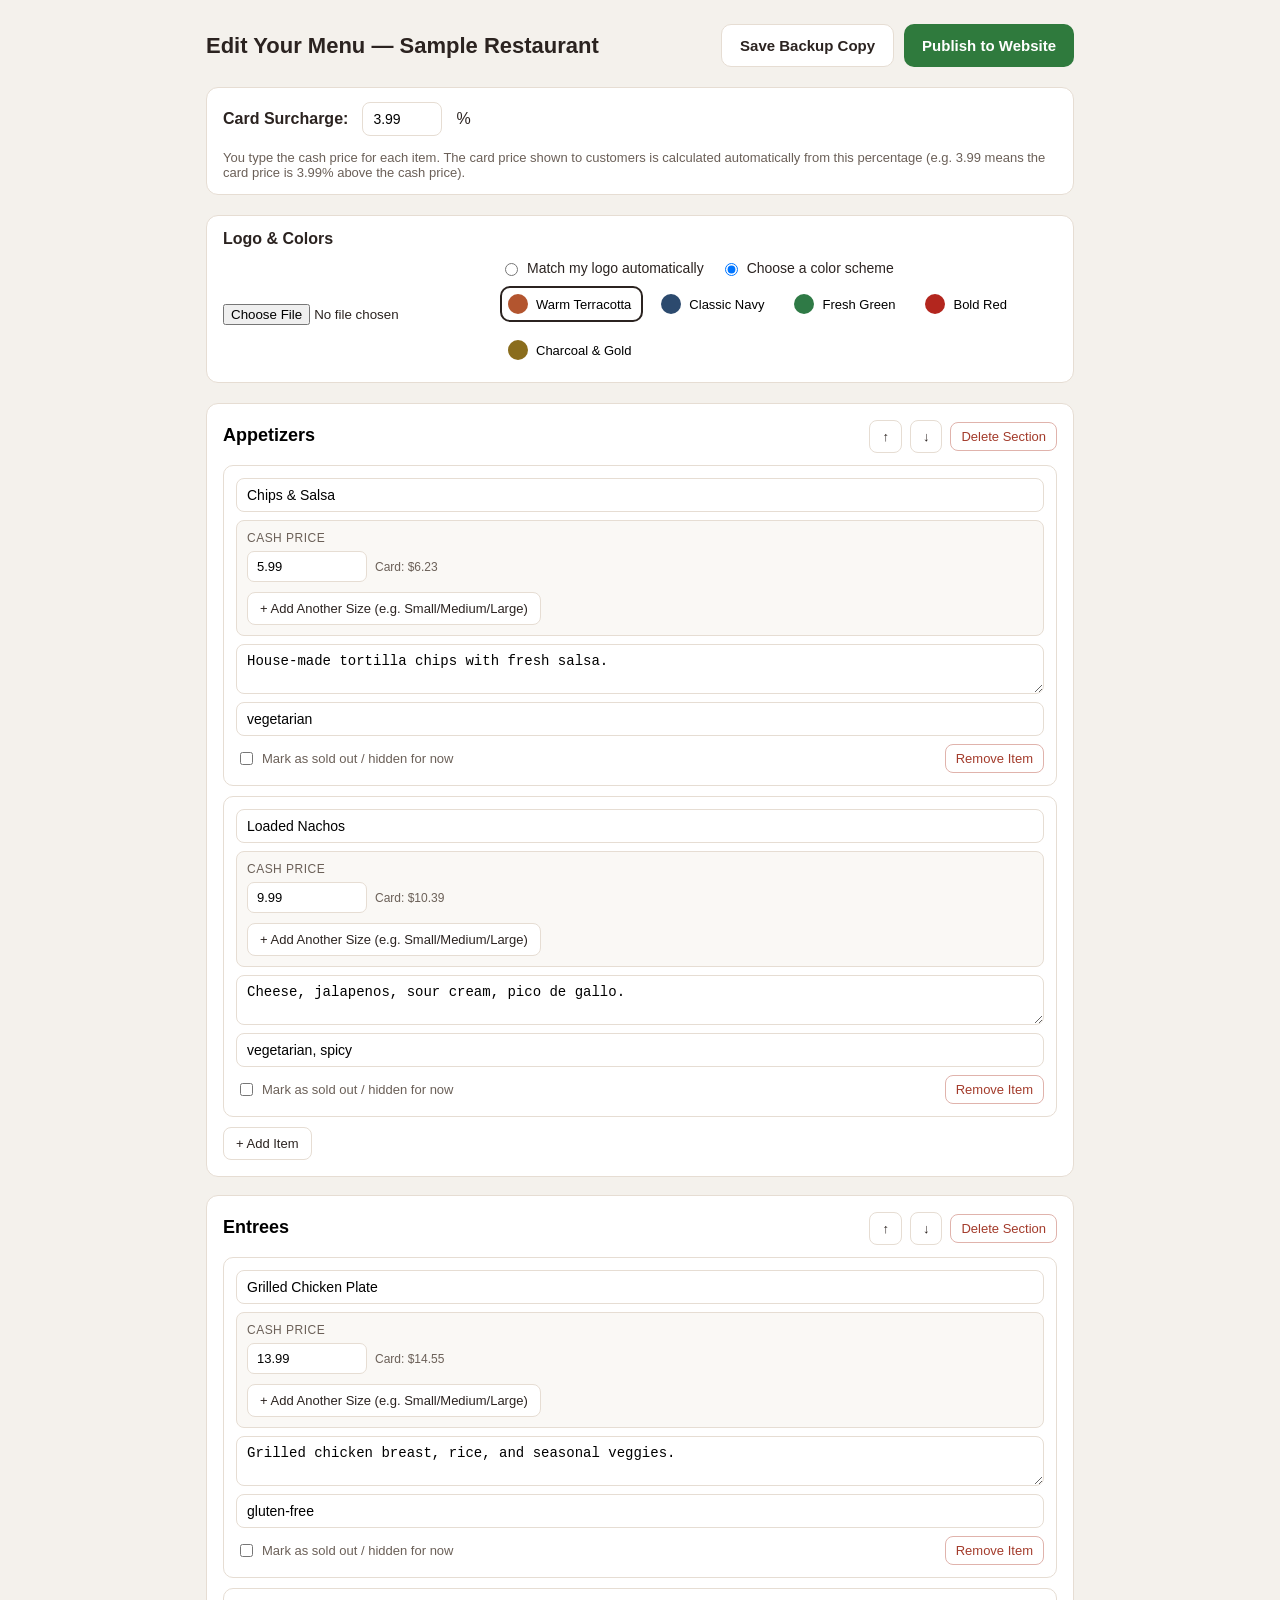
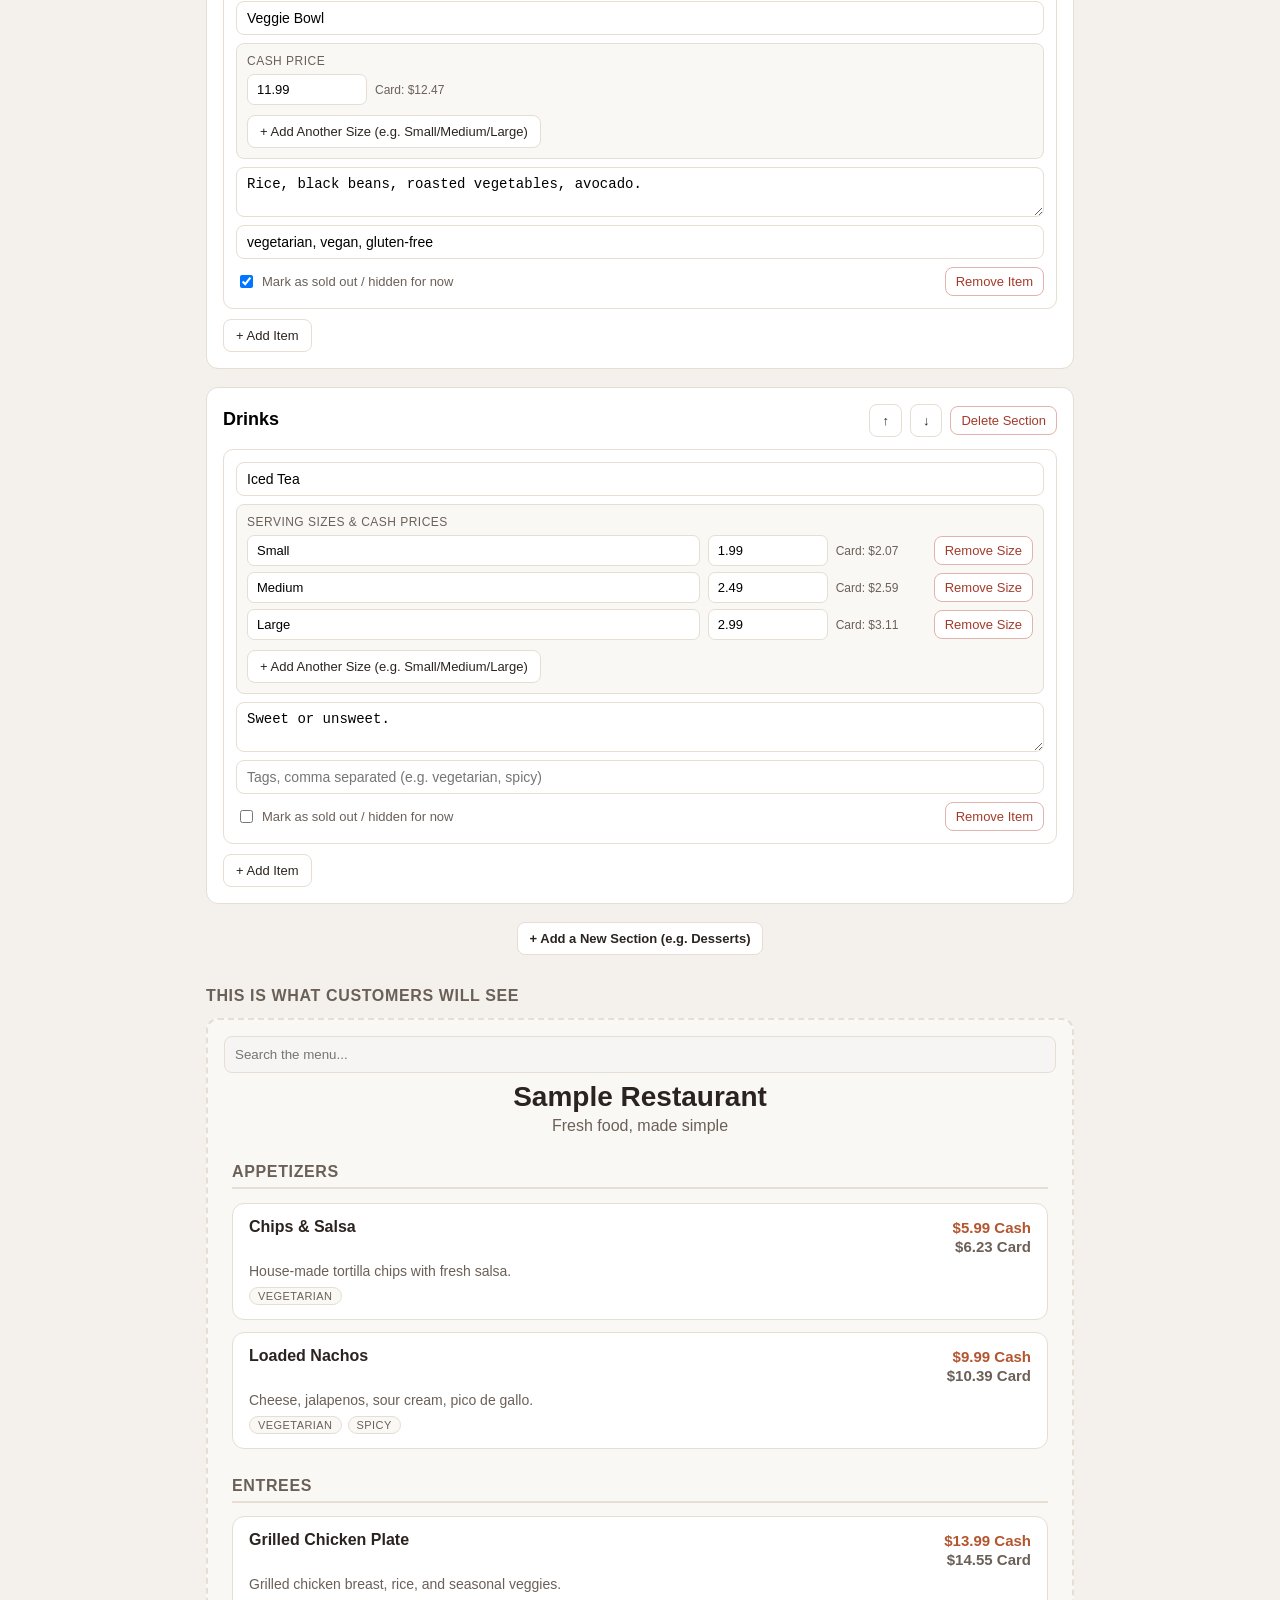
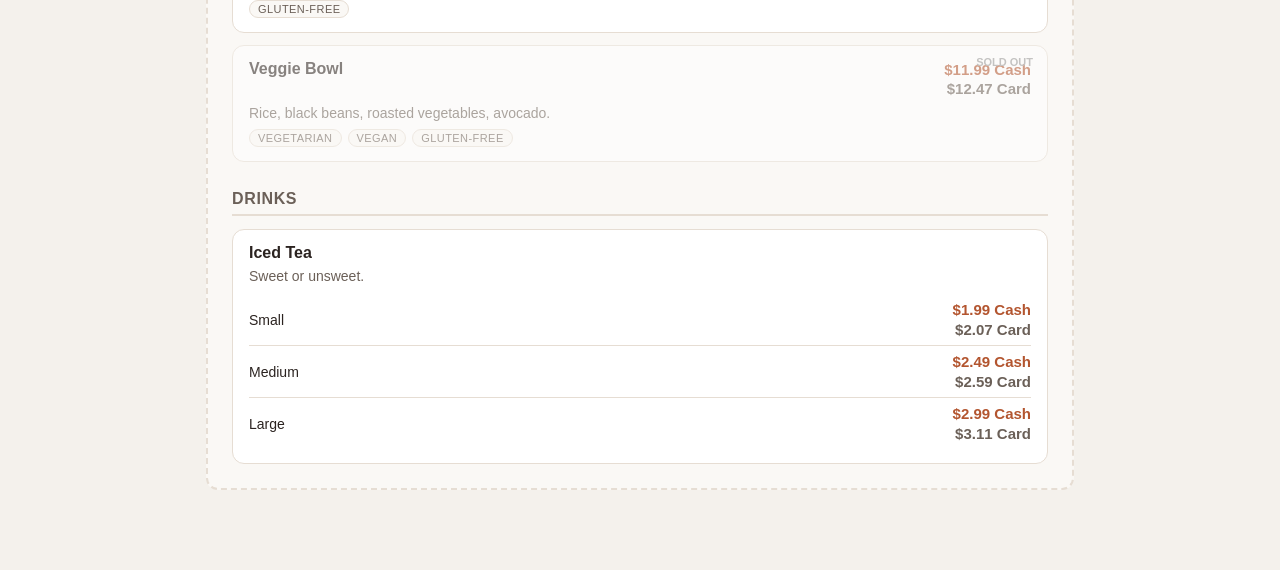
==== editor.html @ b448582a "Add files via upload" ====
<!DOCTYPE html>
<html lang="en">
<head>
<meta charset="UTF-8" />
<meta name="viewport" content="width=device-width, initial-scale=1.0" />
<title>Edit Your Menu</title>
<link rel="stylesheet" href="style.css" />
<style>
  body { background: #f4f1ec; }
  .editor-wrap { max-width: 900px; margin: 0 auto; padding: 24px 16px 80px; }
  .editor-header { display: flex; flex-wrap: wrap; align-items: center; justify-content: space-between; gap: 12px; margin-bottom: 20px; }
  .editor-header h1 { font-size: 22px; margin: 0; }
  .btn { border: none; border-radius: 10px; padding: 12px 18px; font-size: 15px; font-weight: 600; cursor: pointer; }
  .btn-publish { background: #2f7a3d; color: #fff; }
  .btn-publish:disabled { background: #9db99f; cursor: not-allowed; }
  .btn-save { background: #fff; border: 1px solid var(--border); color: var(--text); }
  .btn-secondary { background: #fff; border: 1px solid var(--border); color: var(--text); padding: 8px 12px; font-size: 13px; border-radius: 8px; cursor: pointer; }
  .btn-danger { background: #fff; border: 1px solid #e0b3ac; color: #a33b2b; padding: 6px 10px; font-size: 13px; border-radius: 8px; cursor: pointer; }
  .status-banner { padding: 12px 16px; border-radius: 10px; margin-bottom: 16px; font-size: 14px; display: none; }
  .status-banner.show { display: block; }
  .status-success { background: #e5f3e6; color: #205826; }
  .status-error { background: #fbe7e4; color: #8a2f21; }
  .status-info { background: #eef2f7; color: #2b4a68; }
  .category-block { background: #fff; border: 1px solid var(--border); border-radius: 12px; padding: 16px; margin-bottom: 18px; }
  .category-block-head { display: flex; align-items: center; gap: 8px; margin-bottom: 12px; }
  .category-name-input { font-size: 18px; font-weight: 700; border: none; border-bottom: 2px solid transparent; flex: 1; padding: 4px 0; }
  .category-name-input:focus { outline: none; border-bottom-color: var(--accent); }
  .item-row { border: 1px solid var(--border); border-radius: 10px; padding: 12px; margin-bottom: 10px; display: flex; flex-direction: column; gap: 8px; }
  .item-row-line { display: flex; gap: 8px; flex-wrap: wrap; }
  .item-row input[type=text] { flex: 1; min-width: 120px; padding: 8px 10px; border: 1px solid var(--border); border-radius: 8px; font-size: 14px; }
  .item-row textarea { width: 100%; min-height: 40px; padding: 8px 10px; border: 1px solid var(--border); border-radius: 8px; font-size: 14px; resize: vertical; }
  .item-row-tools { display: flex; align-items: center; gap: 10px; justify-content: space-between; }
  .sold-out-toggle { display: flex; align-items: center; gap: 6px; font-size: 13px; color: var(--muted); }
  .add-item-btn { align-self: flex-start; }
  .add-category-btn { display: block; margin: 0 auto; }
  .preview-panel { margin-top: 32px; }
  .preview-panel h2 { font-size: 16px; color: var(--muted); text-transform: uppercase; letter-spacing: .04em; }
  .preview-box { border: 2px dashed var(--border); border-radius: 12px; padding: 8px; background: var(--bg); }
  .settings-panel { background: #fff; border: 1px solid var(--border); border-radius: 12px; padding: 14px 16px; margin-bottom: 20px; display: flex; align-items: center; gap: 14px; flex-wrap: wrap; }
  .settings-panel .settings-label { font-weight: 600; }
  .settings-panel input[type=number] { width: 80px; padding: 8px 10px; border: 1px solid var(--border); border-radius: 8px; font-size: 14px; }
  .settings-panel .settings-hint { font-size: 13px; color: var(--muted); }
  .sizes-block { border: 1px solid var(--border); border-radius: 8px; padding: 10px; background: var(--bg); }
  .sizes-block-label { font-size: 12px; text-transform: uppercase; letter-spacing: .04em; color: var(--muted); margin-bottom: 6px; }
  .size-edit-row { display: flex; gap: 8px; align-items: center; margin-bottom: 6px; flex-wrap: wrap; }
  .size-edit-row input.size-label-input { flex: 1; min-width: 100px; padding: 7px 9px; border: 1px solid var(--border); border-radius: 7px; font-size: 13px; }
  .size-edit-row input.size-price-input { flex: 0 0 90px; padding: 7px 9px; border: 1px solid var(--border); border-radius: 7px; font-size: 13px; }
  .size-edit-row .size-card-preview { flex: 0 0 auto; font-size: 12px; color: var(--muted); min-width: 90px; }
  .add-size-btn { margin-top: 4px; }
  .branding-panel { display: block; }
  .branding-row { display: flex; gap: 24px; flex-wrap: wrap; margin-top: 12px; }
  .logo-upload-col { display: flex; align-items: center; gap: 12px; flex-wrap: wrap; }
  .logo-preview-img { width: 64px; height: 64px; object-fit: contain; border: 1px solid var(--border); border-radius: 8px; background: var(--bg); display: none; }
  .color-mode-col { flex: 1; min-width: 240px; }
  .color-mode-choice { display: flex; gap: 16px; margin-bottom: 10px; flex-wrap: wrap; }
  .color-mode-choice label { display: flex; align-items: center; gap: 6px; font-size: 14px; cursor: pointer; }
  .preset-swatches { display: flex; gap: 10px; flex-wrap: wrap; }
  .preset-swatch { border: 2px solid transparent; border-radius: 10px; padding: 6px 10px 6px 6px; display: flex; align-items: center; gap: 8px; background: #fff; cursor: pointer; font-size: 13px; }
  .preset-swatch.selected { border-color: var(--text); }
  .preset-swatch .swatch-dot { width: 20px; height: 20px; border-radius: 50%; display: inline-block; }
  .auto-hint { font-size: 13px; color: var(--muted); margin-top: 4px; }
</style>
</head>
<body>
<div class="editor-wrap">
  <div class="editor-header">
    <h1 id="editor-title">Edit Your Menu</h1>
    <div style="display:flex; gap:10px;">
      <button id="save-backup-btn" class="btn btn-save">Save Backup Copy</button>
      <button id="publish-btn" class="btn btn-publish">Publish to Website</button>
    </div>
  </div>

  <div id="status-banner" class="status-banner"></div>

  <div class="settings-panel">
    <span class="settings-label">Card Surcharge:</span>
    <input id="surcharge-input" type="number" step="0.01" min="0" />
    <span>%</span>
    <span class="settings-hint">You type the cash price for each item. The card price shown to customers is calculated automatically from this percentage (e.g. 3.99 means the card price is 3.99% above the cash price).</span>
  </div>

  <div class="settings-panel branding-panel">
    <span class="settings-label">Logo &amp; Colors</span>
    <div class="branding-row">
      <div class="logo-upload-col">
        <img id="logo-preview-img" class="logo-preview-img" alt="Logo preview" />
        <div>
          <input id="logo-input" type="file" accept="image/*" />
          <button id="remove-logo-btn" class="btn-secondary" type="button" style="display:none; margin-top:6px;">Remove Logo</button>
        </div>
      </div>
      <div class="color-mode-col">
        <div class="color-mode-choice">
          <label><input type="radio" name="color-mode" id="color-mode-auto" value="auto" /> Match my logo automatically</label>
          <label><input type="radio" name="color-mode" id="color-mode-preset" value="preset" /> Choose a color scheme</label>
        </div>
        <div id="auto-hint" class="auto-hint"></div>
        <div id="preset-swatches" class="preset-swatches"></div>
      </div>
    </div>
  </div>

  <div id="categories-root"></div>

  <button id="add-category-btn" class="btn btn-secondary add-category-btn">+ Add a New Section (e.g. Desserts)</button>

  <div class="preview-panel">
    <h2>This is what customers will see</h2>
    <div class="preview-box" id="preview-box">
      <div id="menu-search-preview" style="padding:8px;">
        <input type="text" placeholder="Search the menu..." disabled style="width:100%; padding:10px; border:1px solid var(--border); border-radius:8px;" />
      </div>
      <div id="preview-root" style="padding: 0 16px 16px;"></div>
    </div>
  </div>
</div>

<script src="menu-data.js"></script>
<script src="app.js"></script>
<script src="config.js" onerror="window.__CONFIG_MISSING__ = true"></script>
<script>
(function () {
  var state = JSON.parse(JSON.stringify(window.MENU_DATA || { restaurantName: "", tagline: "", settings: {}, categories: [] }));
  state.settings = state.settings || {};
  if (typeof state.settings.cardSurchargePercent !== "number") state.settings.cardSurchargePercent = 3.99;
  state.settings.branding = state.settings.branding || {};
  if (!state.settings.branding.colorMode) state.settings.branding.colorMode = "preset";
  if (!state.settings.branding.presetId) state.settings.branding.presetId = "warm";
  if (!state.settings.branding.colors) {
    state.settings.branding.colors = window.MenuRenderer.presetThemes[0].colors;
  }

  var catsRoot = document.getElementById("categories-root");
  var previewRoot = document.getElementById("preview-root");
  var previewBox = document.getElementById("preview-box");
  var statusBanner = document.getElementById("status-banner");
  var editorTitle = document.getElementById("editor-title");
  var surchargeInput = document.getElementById("surcharge-input");
  var logoInput = document.getElementById("logo-input");
  var logoPreviewImg = document.getElementById("logo-preview-img");
  var removeLogoBtn = document.getElementById("remove-logo-btn");
  var colorModeAutoRadio = document.getElementById("color-mode-auto");
  var colorModePresetRadio = document.getElementById("color-mode-preset");
  var autoHint = document.getElementById("auto-hint");
  var presetSwatchesEl = document.getElementById("preset-swatches");

  function uid(prefix) {
    return prefix + "-" + Math.random().toString(36).slice(2, 9);
  }

  surchargeInput.value = state.settings.cardSurchargePercent;
  surchargeInput.addEventListener("input", function (e) {
    state.settings.cardSurchargePercent = parseFloat(e.target.value) || 0;
    renderEditor();
    renderPreview();
  });

  // ---- Branding: logo upload + color scheme -------------------------

  function resizeImageFile(file, maxDim, callback) {
    var reader = new FileReader();
    reader.onload = function (e) {
      var img = new Image();
      img.onload = function () {
        var scale = Math.min(1, maxDim / Math.max(img.width, img.height));
        var w = Math.max(1, Math.round(img.width * scale));
        var h = Math.max(1, Math.round(img.height * scale));
        var canvas = document.createElement("canvas");
        canvas.width = w;
        canvas.height = h;
        canvas.getContext("2d").drawImage(img, 0, 0, w, h);
        callback({ dataUrl: canvas.toDataURL("image/png"), canvas: canvas });
      };
      img.onerror = function () { callback(null); };
      img.src = e.target.result;
    };
    reader.readAsDataURL(file);
  }

  function updateLogoPreviewVisibility() {
    if (state.settings.branding.logoDataUrl) {
      logoPreviewImg.src = state.settings.branding.logoDataUrl;
      logoPreviewImg.style.display = "block";
      removeLogoBtn.style.display = "inline-block";
    } else {
      logoPreviewImg.style.display = "none";
      removeLogoBtn.style.display = "none";
    }
  }

  function renderPresetSwatches() {
    presetSwatchesEl.innerHTML = "";
    window.MenuRenderer.presetThemes.forEach(function (preset) {
      var btn = document.createElement("button");
      btn.type = "button";
      btn.className = "preset-swatch" + (state.settings.branding.presetId === preset.id && state.settings.branding.colorMode === "preset" ? " selected" : "");
      var dot = document.createElement("span");
      dot.className = "swatch-dot";
      dot.style.background = preset.colors.accent;
      btn.appendChild(dot);
      btn.appendChild(document.createTextNode(preset.name));
      btn.addEventListener("click", function () {
        state.settings.branding.colorMode = "preset";
        state.settings.branding.presetId = preset.id;
        state.settings.branding.colors = preset.colors;
        colorModePresetRadio.checked = true;
        renderBrandingUI();
        renderPreview();
      });
      presetSwatchesEl.appendChild(btn);
    });
  }

  function recalculateAutoColorsFromLogo() {
    if (!state.settings.branding.logoDataUrl) return;
    var img = new Image();
    img.onload = function () {
      var canvas = document.createElement("canvas");
      canvas.width = img.width;
      canvas.height = img.height;
      canvas.getContext("2d").drawImage(img, 0, 0);
      var dominant = window.MenuRenderer.extractDominantColor(canvas);
      if (dominant) {
        state.settings.branding.colors = window.MenuRenderer.themeFromAccent(dominant);
      }
      renderPreview();
    };
    img.src = state.settings.branding.logoDataUrl;
  }

  function renderBrandingUI() {
    updateLogoPreviewVisibility();
    colorModeAutoRadio.checked = state.settings.branding.colorMode === "auto";
    colorModePresetRadio.checked = state.settings.branding.colorMode === "preset";
    var isAuto = state.settings.branding.colorMode === "auto";
    presetSwatchesEl.style.display = isAuto ? "none" : "flex";
    if (isAuto && !state.settings.branding.logoDataUrl) {
      autoHint.textContent = "Upload a logo above first, then colors will be matched to it automatically.";
    } else if (isAuto) {
      autoHint.textContent = "Colors are matched to your uploaded logo.";
    } else {
      autoHint.textContent = "";
    }
    renderPresetSwatches();
  }

  logoInput.addEventListener("change", function (e) {
    var file = e.target.files && e.target.files[0];
    if (!file) return;
    if (file.size > 15 * 1024 * 1024) {
      showStatus("error", "That image is too large. Please choose a smaller photo.");
      return;
    }
    resizeImageFile(file, 240, function (result) {
      if (!result) {
        showStatus("error", "Couldn't read that image. Please try a different file.");
        return;
      }
      state.settings.branding.logoDataUrl = result.dataUrl;
      if (state.settings.branding.colorMode === "auto") {
        var dominant = window.MenuRenderer.extractDominantColor(result.canvas);
        if (dominant) state.settings.branding.colors = window.MenuRenderer.themeFromAccent(dominant);
      }
      renderBrandingUI();
      renderPreview();
    });
  });

  removeLogoBtn.addEventListener("click", function () {
    state.settings.branding.logoDataUrl = null;
    logoInput.value = "";
    if (state.settings.branding.colorMode === "auto") {
      state.settings.branding.colorMode = "preset";
      state.settings.branding.colors = window.MenuRenderer.presetThemes[0].colors;
      state.settings.branding.presetId = window.MenuRenderer.presetThemes[0].id;
    }
    renderBrandingUI();
    renderPreview();
  });

  colorModeAutoRadio.addEventListener("change", function () {
    state.settings.branding.colorMode = "auto";
    recalculateAutoColorsFromLogo();
    renderBrandingUI();
    renderPreview();
  });

  colorModePresetRadio.addEventListener("change", function () {
    state.settings.branding.colorMode = "preset";
    renderBrandingUI();
    renderPreview();
  });

  renderBrandingUI();

  function showStatus(kind, message) {
    statusBanner.className = "status-banner show status-" + kind;
    statusBanner.textContent = message;
  }

  function clearStatus() {
    statusBanner.className = "status-banner";
  }

  function renderPreview() {
    window.MenuRenderer.applyTheme(state.settings.branding.colors, previewBox);
    window.MenuRenderer.renderMenu(state, previewRoot, {});
  }

  function renderEditor() {
    editorTitle.textContent = "Edit Your Menu — " + (state.restaurantName || "");
    catsRoot.innerHTML = "";

    state.categories.forEach(function (category, catIndex) {
      var block = document.createElement("div");
      block.className = "category-block";

      var head = document.createElement("div");
      head.className = "category-block-head";

      var nameInput = document.createElement("input");
      nameInput.className = "category-name-input";
      nameInput.type = "text";
      nameInput.value = category.name;
      nameInput.addEventListener("input", function (e) {
        category.name = e.target.value;
        renderPreview();
      });
      head.appendChild(nameInput);

      var upBtn = document.createElement("button");
      upBtn.className = "btn-secondary";
      upBtn.textContent = "↑";
      upBtn.title = "Move section up";
      upBtn.disabled = catIndex === 0;
      upBtn.addEventListener("click", function () {
        var tmp = state.categories[catIndex - 1];
        state.categories[catIndex - 1] = state.categories[catIndex];
        state.categories[catIndex] = tmp;
        renderEditor();
        renderPreview();
      });
      head.appendChild(upBtn);

      var downBtn = document.createElement("button");
      downBtn.className = "btn-secondary";
      downBtn.textContent = "↓";
      downBtn.title = "Move section down";
      downBtn.disabled = catIndex === state.categories.length - 1;
      downBtn.addEventListener("click", function () {
        var tmp = state.categories[catIndex + 1];
        state.categories[catIndex + 1] = state.categories[catIndex];
        state.categories[catIndex] = tmp;
        renderEditor();
        renderPreview();
      });
      head.appendChild(downBtn);

      var removeCatBtn = document.createElement("button");
      removeCatBtn.className = "btn-danger";
      removeCatBtn.textContent = "Delete Section";
      removeCatBtn.addEventListener("click", function () {
        if (!confirm("Delete the whole \"" + category.name + "\" section and everything in it?")) return;
        state.categories.splice(catIndex, 1);
        renderEditor();
        renderPreview();
      });
      head.appendChild(removeCatBtn);

      block.appendChild(head);

      category.items.forEach(function (item, itemIndex) {
        var row = document.createElement("div");
        row.className = "item-row";

        var line1 = document.createElement("div");
        line1.className = "item-row-line";

        var nameEl = document.createElement("input");
        nameEl.type = "text";
        nameEl.placeholder = "Item name";
        nameEl.value = item.name;
        nameEl.addEventListener("input", function (e) { item.name = e.target.value; renderPreview(); });
        line1.appendChild(nameEl);

        row.appendChild(line1);

        if (!item.sizes || !item.sizes.length) {
          item.sizes = [{ id: uid("size"), label: "", cashPrice: "0.00" }];
        }

        var sizesBlock = document.createElement("div");
        sizesBlock.className = "sizes-block";

        var sizesLabel = document.createElement("div");
        sizesLabel.className = "sizes-block-label";
        sizesLabel.textContent = item.sizes.length > 1 ? "Serving Sizes & Cash Prices" : "Cash Price";
        sizesBlock.appendChild(sizesLabel);

        item.sizes.forEach(function (size, sizeIndex) {
          var sizeRow = document.createElement("div");
          sizeRow.className = "size-edit-row";

          if (item.sizes.length > 1) {
            var labelInput = document.createElement("input");
            labelInput.type = "text";
            labelInput.className = "size-label-input";
            labelInput.placeholder = "Size name (e.g. Small)";
            labelInput.value = size.label || "";
            labelInput.addEventListener("input", function (e) { size.label = e.target.value; renderPreview(); });
            sizeRow.appendChild(labelInput);
          }

          var priceInput = document.createElement("input");
          priceInput.type = "text";
          priceInput.className = "size-price-input";
          priceInput.placeholder = "Cash price";
          priceInput.value = size.cashPrice;
          var cardPreview = document.createElement("span");
          cardPreview.className = "size-card-preview";
          function updateCardPreview() {
            cardPreview.textContent = "Card: $" + window.MenuRenderer.cardPriceFromCash(size.cashPrice, state.settings.cardSurchargePercent);
          }
          priceInput.addEventListener("input", function (e) {
            size.cashPrice = e.target.value;
            updateCardPreview();
            renderPreview();
          });
          sizeRow.appendChild(priceInput);
          updateCardPreview();
          sizeRow.appendChild(cardPreview);

          if (item.sizes.length > 1) {
            var removeSizeBtn = document.createElement("button");
            removeSizeBtn.className = "btn-danger";
            removeSizeBtn.textContent = "Remove Size";
            removeSizeBtn.addEventListener("click", function () {
              item.sizes.splice(sizeIndex, 1);
              renderEditor();
              renderPreview();
            });
            sizeRow.appendChild(removeSizeBtn);
          }

          sizesBlock.appendChild(sizeRow);
        });

        var addSizeBtn = document.createElement("button");
        addSizeBtn.className = "btn-secondary add-size-btn";
        addSizeBtn.textContent = "+ Add Another Size (e.g. Small/Medium/Large)";
        addSizeBtn.addEventListener("click", function () {
          item.sizes.forEach(function (s) { if (!s.label) s.label = "Regular"; });
          item.sizes.push({ id: uid("size"), label: "New Size", cashPrice: "0.00" });
          renderEditor();
          renderPreview();
        });
        sizesBlock.appendChild(addSizeBtn);

        row.appendChild(sizesBlock);

        var descEl = document.createElement("textarea");
        descEl.placeholder = "Description (optional)";
        descEl.value = item.description || "";
        descEl.addEventListener("input", function (e) { item.description = e.target.value; renderPreview(); });
        row.appendChild(descEl);

        var tagsEl = document.createElement("input");
        tagsEl.type = "text";
        tagsEl.placeholder = "Tags, comma separated (e.g. vegetarian, spicy)";
        tagsEl.value = (item.tags || []).join(", ");
        tagsEl.addEventListener("input", function (e) {
          item.tags = e.target.value.split(",").map(function (t) { return t.trim(); }).filter(Boolean);
          renderPreview();
        });
        row.appendChild(tagsEl);

        var tools = document.createElement("div");
        tools.className = "item-row-tools";

        var soldOutLabel = document.createElement("label");
        soldOutLabel.className = "sold-out-toggle";
        var soldOutCheckbox = document.createElement("input");
        soldOutCheckbox.type = "checkbox";
        soldOutCheckbox.checked = item.available === false;
        soldOutCheckbox.addEventListener("change", function (e) {
          item.available = !e.target.checked;
          renderPreview();
        });
        soldOutLabel.appendChild(soldOutCheckbox);
        soldOutLabel.appendChild(document.createTextNode("Mark as sold out / hidden for now"));
        tools.appendChild(soldOutLabel);

        var removeItemBtn = document.createElement("button");
        removeItemBtn.className = "btn-danger";
        removeItemBtn.textContent = "Remove Item";
        removeItemBtn.addEventListener("click", function () {
          category.items.splice(itemIndex, 1);
          renderEditor();
          renderPreview();
        });
        tools.appendChild(removeItemBtn);

        row.appendChild(tools);
        block.appendChild(row);
      });

      var addItemBtn = document.createElement("button");
      addItemBtn.className = "btn-secondary add-item-btn";
      addItemBtn.textContent = "+ Add Item";
      addItemBtn.addEventListener("click", function () {
        category.items.push({ id: uid("item"), name: "New Item", description: "", sizes: [{ id: uid("size"), label: "", cashPrice: "0.00" }], tags: [], available: true });
        renderEditor();
        renderPreview();
      });
      block.appendChild(addItemBtn);

      catsRoot.appendChild(block);
    });
  }

  document.getElementById("add-category-btn").addEventListener("click", function () {
    state.categories.push({ id: uid("cat"), name: "New Section", items: [] });
    renderEditor();
    renderPreview();
  });

  function buildFileContents() {
    return "window.MENU_DATA = " + JSON.stringify(state, null, 2) + ";\n";
  }

  function utf8ToBase64(str) {
    return btoa(unescape(encodeURIComponent(str)));
  }

  document.getElementById("save-backup-btn").addEventListener("click", async function () {
    var contents = buildFileContents();
    try {
      if (window.showSaveFilePicker) {
        var handle = await window.showSaveFilePicker({
          suggestedName: "menu-data.js",
          types: [{ description: "Menu data file", accept: { "text/javascript": [".js"] } }]
        });
        var writable = await handle.createWritable();
        await writable.write(contents);
        await writable.close();
        showStatus("success", "Backup saved.");
        return;
      }
    } catch (err) {
      if (err && err.name === "AbortError") return;
    }
    var blob = new Blob([contents], { type: "text/javascript" });
    var url = URL.createObjectURL(blob);
    var a = document.createElement("a");
    a.href = url;
    a.download = "menu-data.js";
    document.body.appendChild(a);
    a.click();
    document.body.removeChild(a);
    URL.revokeObjectURL(url);
    showStatus("info", "A backup file downloaded. Copy it onto your USB drive, replacing the old menu-data.js, if you'd like a local backup.");
  });

  document.getElementById("publish-btn").addEventListener("click", async function () {
    clearStatus();
    var config = window.MENU_SITE_CONFIG;
    if (window.__CONFIG_MISSING__ || !config || !config.token) {
      showStatus("error", "Publishing isn't set up on this computer yet. Ask Coastal POS to finish setup, or use \"Save Backup Copy\" for now.");
      return;
    }

    var publishBtn = document.getElementById("publish-btn");
    publishBtn.disabled = true;
    publishBtn.textContent = "Publishing...";
    showStatus("info", "Publishing your menu, please wait...");

    var apiBase = "https://api.github.com/repos/" + config.repoOwner + "/" + config.repoName + "/contents/" + (config.filePath || "menu-data.js");
    var branch = config.branch || "main";

    try {
      var getResp = await fetch(apiBase + "?ref=" + branch, {
        headers: { Authorization: "Bearer " + config.token, Accept: "application/vnd.github+json" }
      });
      if (!getResp.ok) throw new Error("lookup-failed");
      var getJson = await getResp.json();

      var putResp = await fetch(apiBase, {
        method: "PUT",
        headers: { Authorization: "Bearer " + config.token, Accept: "application/vnd.github+json" },
        body: JSON.stringify({
          message: "Update menu",
          content: utf8ToBase64(buildFileContents()),
          sha: getJson.sha,
          branch: branch
        })
      });
      if (!putResp.ok) throw new Error("publish-failed");

      var liveNote = config.siteUrl
        ? " View it at " + config.siteUrl + " (it may take about a minute to update)."
        : " It may take about a minute to update online.";
      showStatus("success", "Your menu is now live!" + liveNote);
    } catch (err) {
      showStatus("error", "Something went wrong while publishing. Check your internet connection and try again, or ask Coastal POS for help.");
    } finally {
      publishBtn.disabled = false;
      publishBtn.textContent = "Publish to Website";
    }
  });

  renderEditor();
  renderPreview();
})();
</script>
</body>
</html>
---- style.css ----
:root {
  --bg: #faf8f5;
  --card-bg: #ffffff;
  --text: #2b2320;
  --muted: #6b6058;
  --accent: #b3552f;
  --accent-text: #ffffff;
  --border: #e6ddd3;
  --sold-out: #999;
}

* { box-sizing: border-box; }

body {
  margin: 0;
  font-family: -apple-system, Segoe UI, Roboto, Helvetica, Arial, sans-serif;
  background: var(--bg);
  color: var(--text);
}

.page {
  max-width: 720px;
  margin: 0 auto;
  padding: 24px 16px 64px;
}

.search-bar {
  position: sticky;
  top: 0;
  background: var(--bg);
  padding: 12px 0;
  z-index: 5;
}

.search-bar input {
  width: 100%;
  padding: 12px 14px;
  font-size: 16px;
  border: 1px solid var(--border);
  border-radius: 10px;
  outline: none;
}

.search-bar input:focus {
  border-color: var(--accent);
}

.category-pills {
  display: flex;
  gap: 8px;
  overflow-x: auto;
  padding: 10px 0 4px;
}

.pill {
  flex: 0 0 auto;
  padding: 8px 14px;
  border-radius: 999px;
  border: 1px solid var(--border);
  background: var(--card-bg);
  color: var(--text);
  font-size: 14px;
  cursor: pointer;
}

.pill.active {
  background: var(--accent);
  border-color: var(--accent);
  color: var(--accent-text);
}

.menu-header {
  text-align: center;
  margin-bottom: 8px;
}

.menu-logo {
  display: block;
  margin: 0 auto 10px;
  max-width: 96px;
  max-height: 96px;
  object-fit: contain;
  border-radius: 10px;
}

.menu-header h1 {
  margin: 0 0 4px;
  font-size: 28px;
}

.menu-header .tagline {
  margin: 0;
  color: var(--muted);
}

.menu-category {
  margin-top: 28px;
}

.menu-category h2 {
  font-size: 20px;
  border-bottom: 2px solid var(--border);
  padding-bottom: 6px;
}

.menu-items {
  display: flex;
  flex-direction: column;
  gap: 12px;
  margin-top: 12px;
}

.menu-item {
  background: var(--card-bg);
  border: 1px solid var(--border);
  border-radius: 12px;
  padding: 14px 16px;
  position: relative;
}

.menu-item.sold-out {
  opacity: 0.55;
}

.menu-item-top {
  display: flex;
  justify-content: space-between;
  gap: 12px;
  font-weight: 600;
  font-size: 16px;
}

.price-block {
  white-space: nowrap;
}

.price-block.multi {
  width: 100%;
  margin-top: 10px;
  white-space: normal;
}

.price-line {
  display: inline-flex;
  flex-direction: column;
  align-items: flex-end;
  line-height: 1.3;
}

.cash-price {
  color: var(--accent);
  font-weight: 700;
  font-size: 15px;
}

.card-price {
  color: var(--muted);
  font-weight: 700;
  font-size: 15px;
}

.size-row {
  display: flex;
  justify-content: space-between;
  align-items: center;
  padding: 6px 0;
  border-top: 1px solid var(--border);
}

.size-row:first-child {
  border-top: none;
}

.size-label {
  font-size: 14px;
  color: var(--text);
}

.menu-item-desc {
  margin: 6px 0 0;
  color: var(--muted);
  font-size: 14px;
}

.menu-item-tags {
  margin-top: 8px;
  display: flex;
  gap: 6px;
  flex-wrap: wrap;
}

.tag {
  font-size: 11px;
  text-transform: uppercase;
  letter-spacing: 0.04em;
  background: var(--bg);
  border: 1px solid var(--border);
  color: var(--muted);
  padding: 2px 8px;
  border-radius: 999px;
}

.sold-out-badge {
  position: absolute;
  top: 10px;
  right: 14px;
  font-size: 11px;
  font-weight: 700;
  text-transform: uppercase;
  color: var(--sold-out);
}
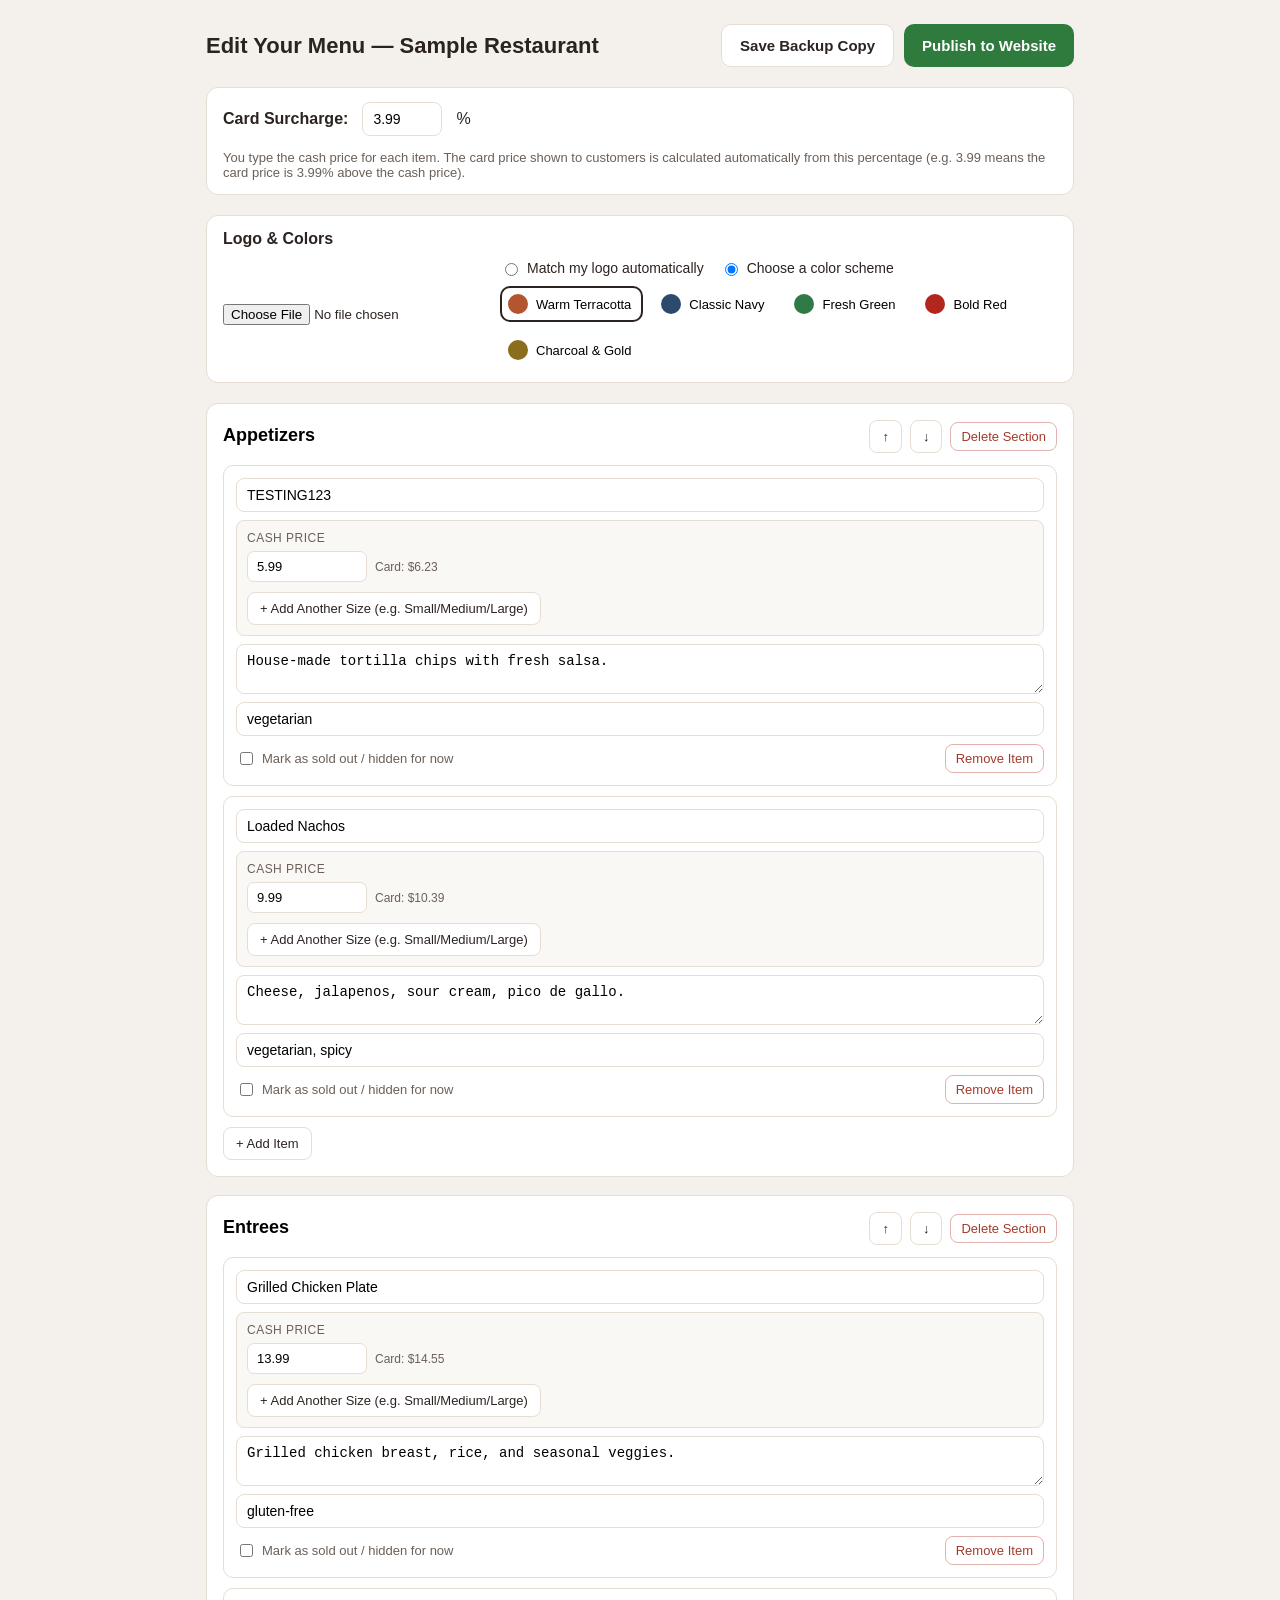
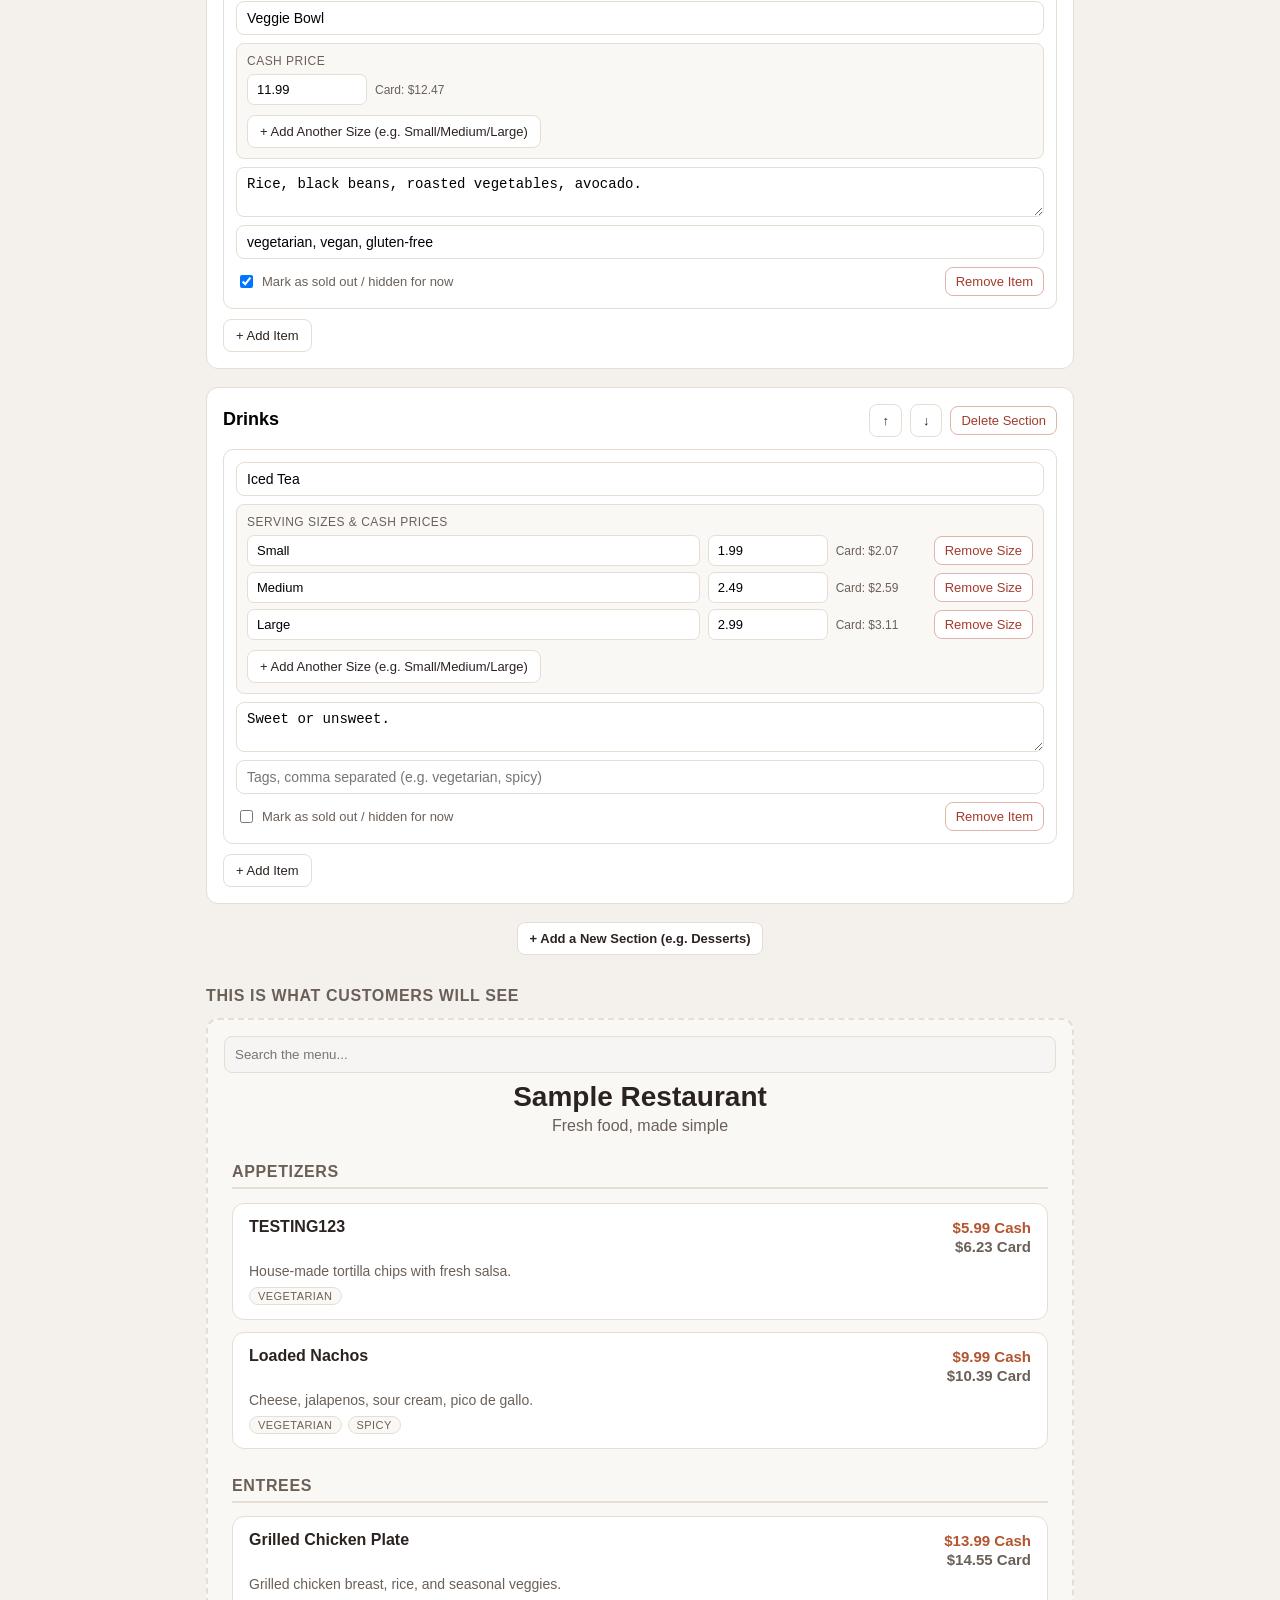
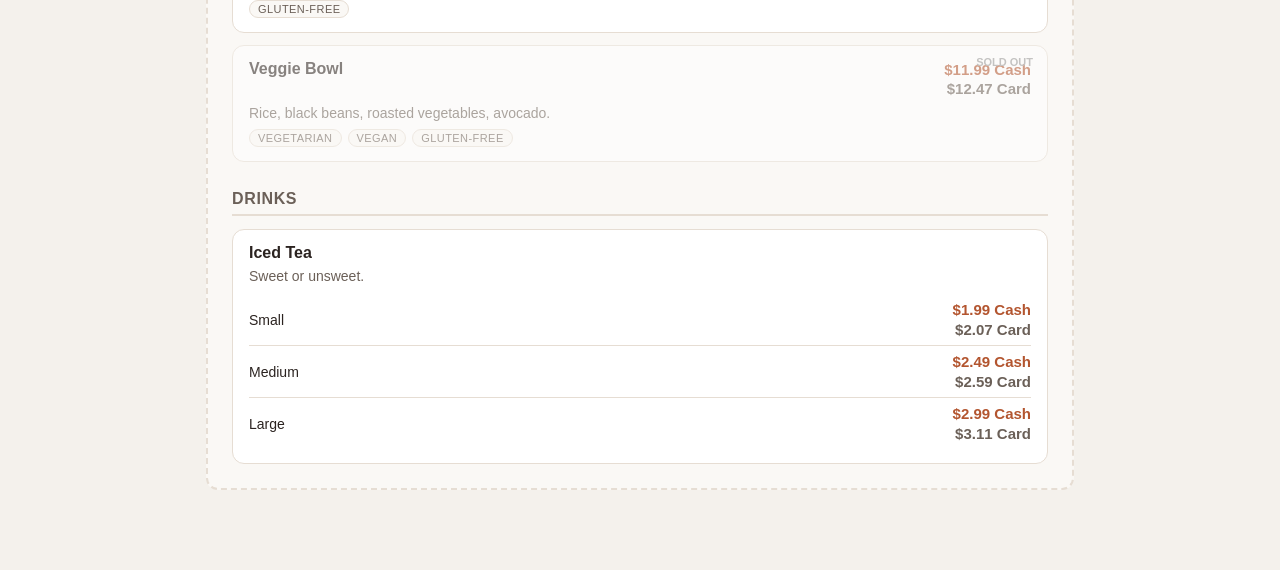
==== commit 39ab5caf: "Add files via upload" ====
--- a/editor.html
+++ b/editor.html
@@ -116,20 +116,16 @@
   </div>
 </div>
 
-<script src="menu-data.js"></script>
+<script>
+  // Cache-bust so this always reflects the current local file, not a
+  // browser-cached copy from a previous visit.
+  document.write('<script src="menu-data.js?v=' + Date.now() + '"><\/script>');
+</script>
 <script src="app.js"></script>
 <script src="config.js" onerror="window.__CONFIG_MISSING__ = true"></script>
 <script>
 (function () {
   var state = JSON.parse(JSON.stringify(window.MENU_DATA || { restaurantName: "", tagline: "", settings: {}, categories: [] }));
-  state.settings = state.settings || {};
-  if (typeof state.settings.cardSurchargePercent !== "number") state.settings.cardSurchargePercent = 3.99;
-  state.settings.branding = state.settings.branding || {};
-  if (!state.settings.branding.colorMode) state.settings.branding.colorMode = "preset";
-  if (!state.settings.branding.presetId) state.settings.branding.presetId = "warm";
-  if (!state.settings.branding.colors) {
-    state.settings.branding.colors = window.MenuRenderer.presetThemes[0].colors;
-  }
 
   var catsRoot = document.getElementById("categories-root");
   var previewRoot = document.getElementById("preview-root");
@@ -149,7 +145,64 @@
     return prefix + "-" + Math.random().toString(36).slice(2, 9);
   }
 
-  surchargeInput.value = state.settings.cardSurchargePercent;
+  function applyStateDefaults() {
+    state.settings = state.settings || {};
+    if (typeof state.settings.cardSurchargePercent !== "number") state.settings.cardSurchargePercent = 3.99;
+    state.settings.branding = state.settings.branding || {};
+    if (!state.settings.branding.colorMode) state.settings.branding.colorMode = "preset";
+    if (!state.settings.branding.presetId) state.settings.branding.presetId = "warm";
+    if (!state.settings.branding.colors) {
+      state.settings.branding.colors = window.MenuRenderer.presetThemes[0].colors;
+    }
+  }
+
+  function githubApiBase(config) {
+    return "https://api.github.com/repos/" + config.repoOwner + "/" + config.repoName + "/contents/" + (config.filePath || "menu-data.js");
+  }
+
+  function base64ToUtf8(b64) {
+    return decodeURIComponent(escape(atob(b64.replace(/\s/g, ""))));
+  }
+
+  // The editor's local menu-data.js only reflects the last time someone
+  // downloaded/copied a fresh file onto this USB drive — publishing
+  // never writes back to it. So on load, check GitHub for whatever was
+  // most recently published and use that instead, falling back to the
+  // local file if there's no config yet or the check fails (e.g. no
+  // internet).
+  async function fetchLatestPublished() {
+    var config = window.MENU_SITE_CONFIG;
+    if (window.__CONFIG_MISSING__ || !config || !config.token || !config.repoOwner || !config.repoName) {
+      return { data: null, checked: false };
+    }
+    try {
+      var resp = await fetch(githubApiBase(config) + "?ref=" + (config.branch || "main"), {
+        cache: "no-store",
+        headers: { Authorization: "Bearer " + config.token, Accept: "application/vnd.github+json" }
+      });
+      if (!resp.ok) return { data: null, checked: true };
+      var json = await resp.json();
+      var text = base64ToUtf8(json.content);
+      var jsonText = text.replace(/^\s*window\.MENU_DATA\s*=\s*/, "").replace(/;\s*$/, "");
+      return { data: JSON.parse(jsonText), checked: true };
+    } catch (err) {
+      return { data: null, checked: true };
+    }
+  }
+
+  async function init() {
+    var result = await fetchLatestPublished();
+    if (result.data) {
+      state = result.data;
+    } else if (result.checked) {
+      showStatus("info", "Showing your last saved copy on this computer " + String.fromCharCode(8212) + " couldn't check for a newer published version (check your internet connection).");
+    }
+    applyStateDefaults();
+    surchargeInput.value = state.settings.cardSurchargePercent;
+    renderBrandingUI();
+    renderEditor();
+    renderPreview();
+  }
   surchargeInput.addEventListener("input", function (e) {
     state.settings.cardSurchargePercent = parseFloat(e.target.value) || 0;
     renderEditor();
@@ -292,8 +345,6 @@
     renderPreview();
   });
 
-  renderBrandingUI();
-
   function showStatus(kind, message) {
     statusBanner.className = "status-banner show status-" + kind;
     statusBanner.textContent = message;
@@ -575,7 +626,7 @@
     publishBtn.textContent = "Publishing...";
     showStatus("info", "Publishing your menu, please wait...");
 
-    var apiBase = "https://api.github.com/repos/" + config.repoOwner + "/" + config.repoName + "/contents/" + (config.filePath || "menu-data.js");
+    var apiBase = githubApiBase(config);
     var branch = config.branch || "main";
 
     try {
@@ -609,8 +660,7 @@
     }
   });
 
-  renderEditor();
-  renderPreview();
+  init();
 })();
 </script>
 </body>
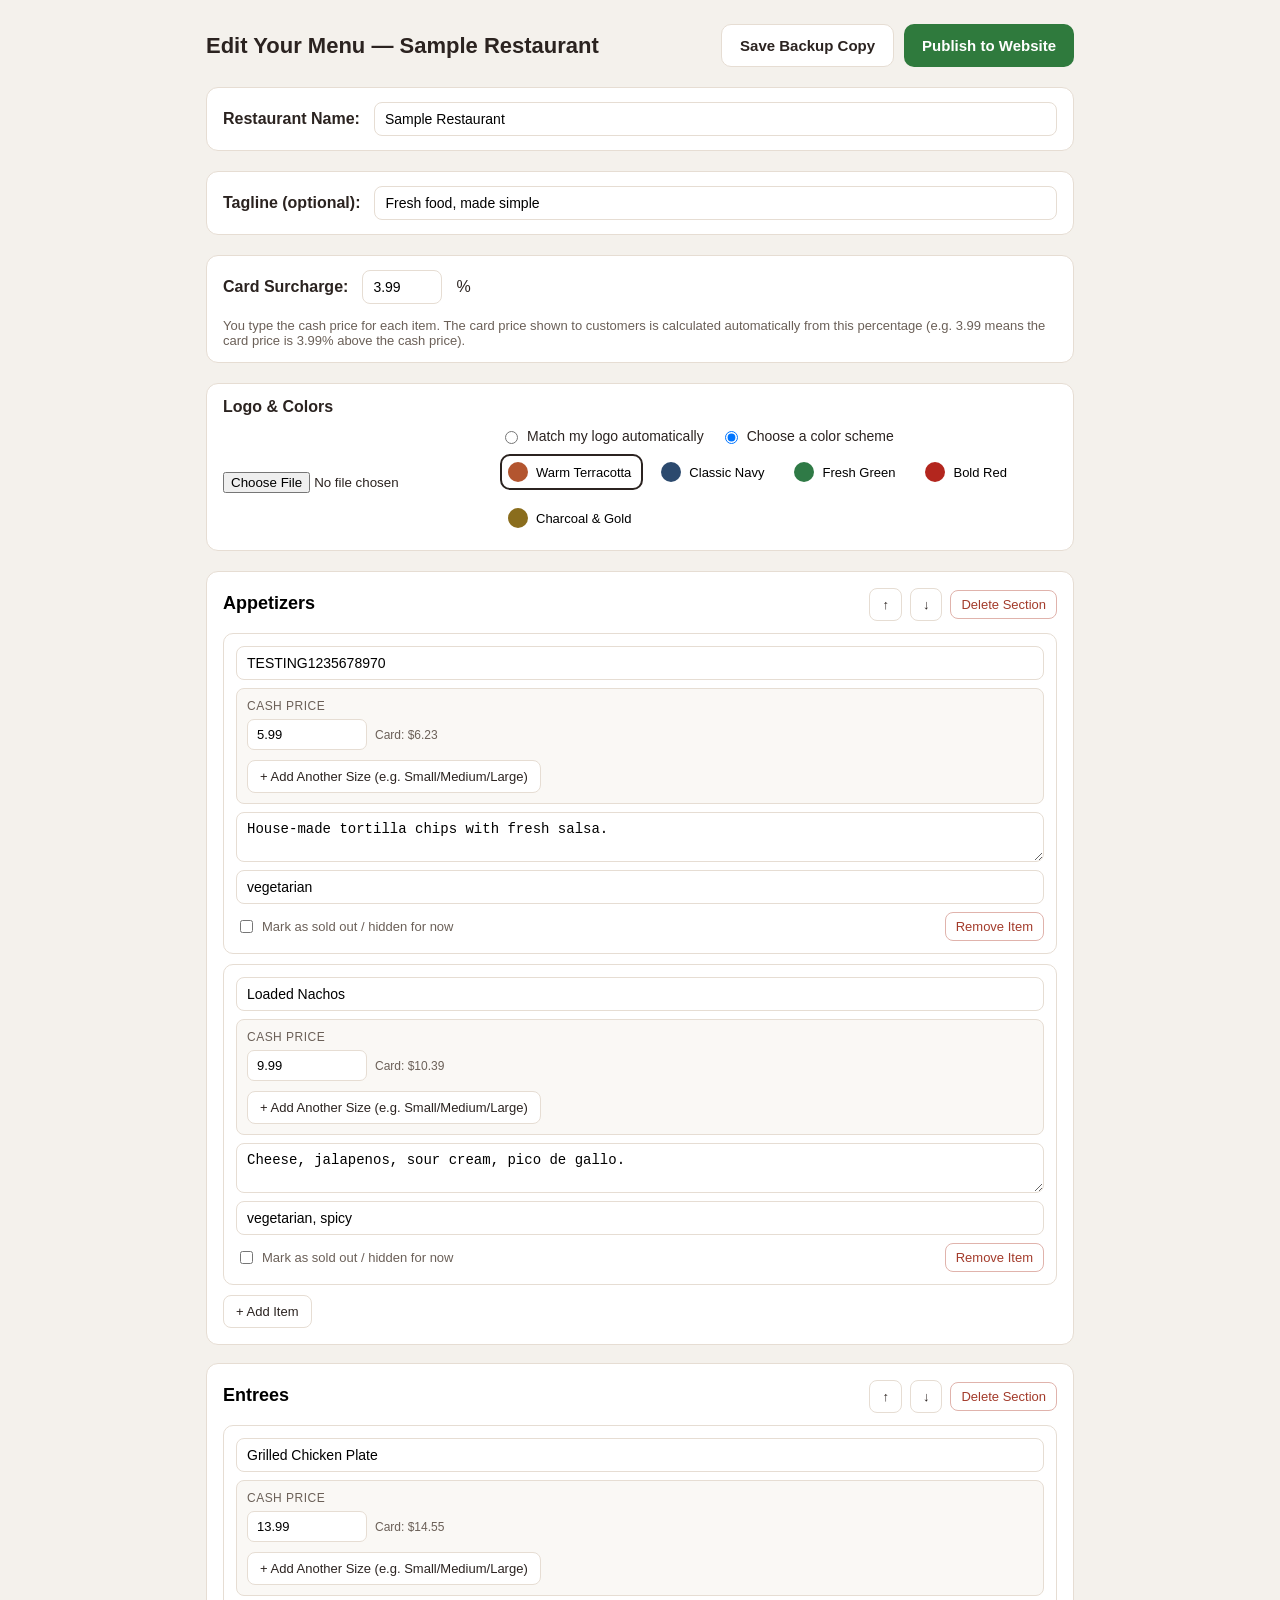
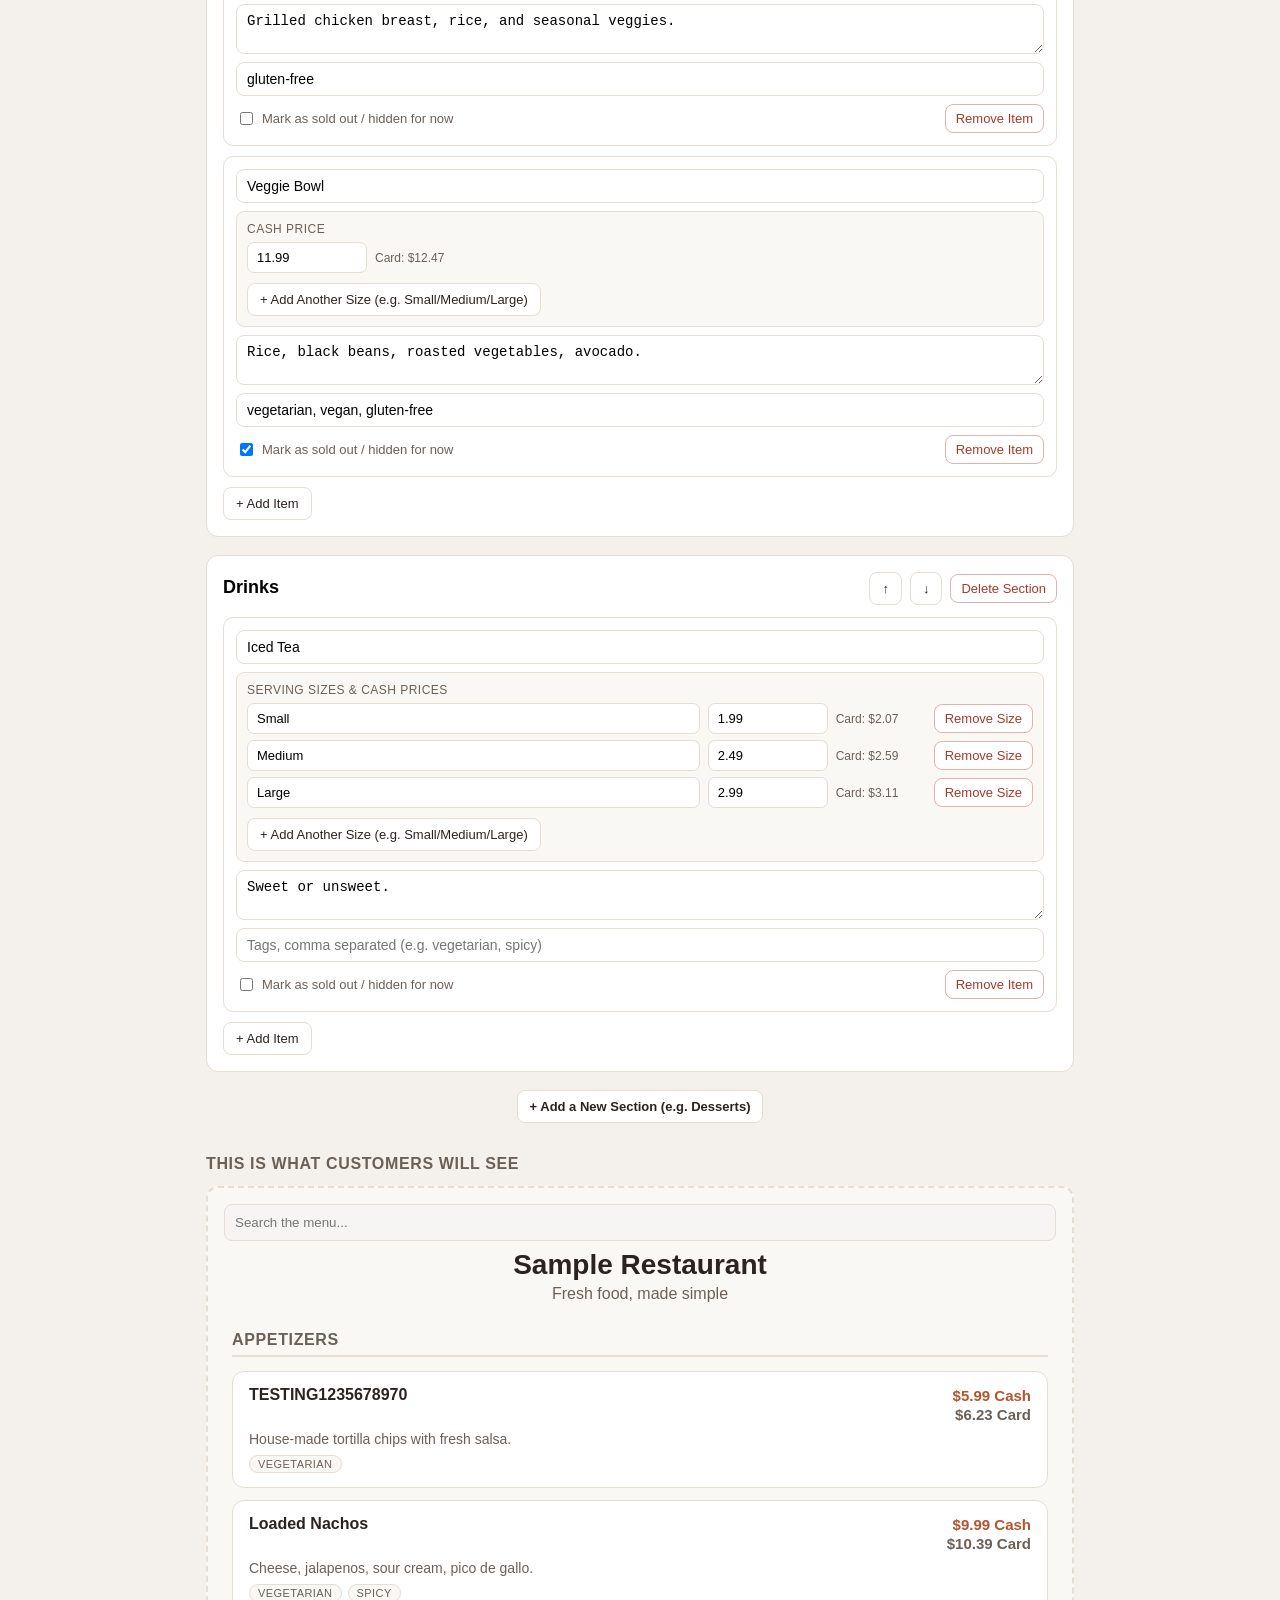
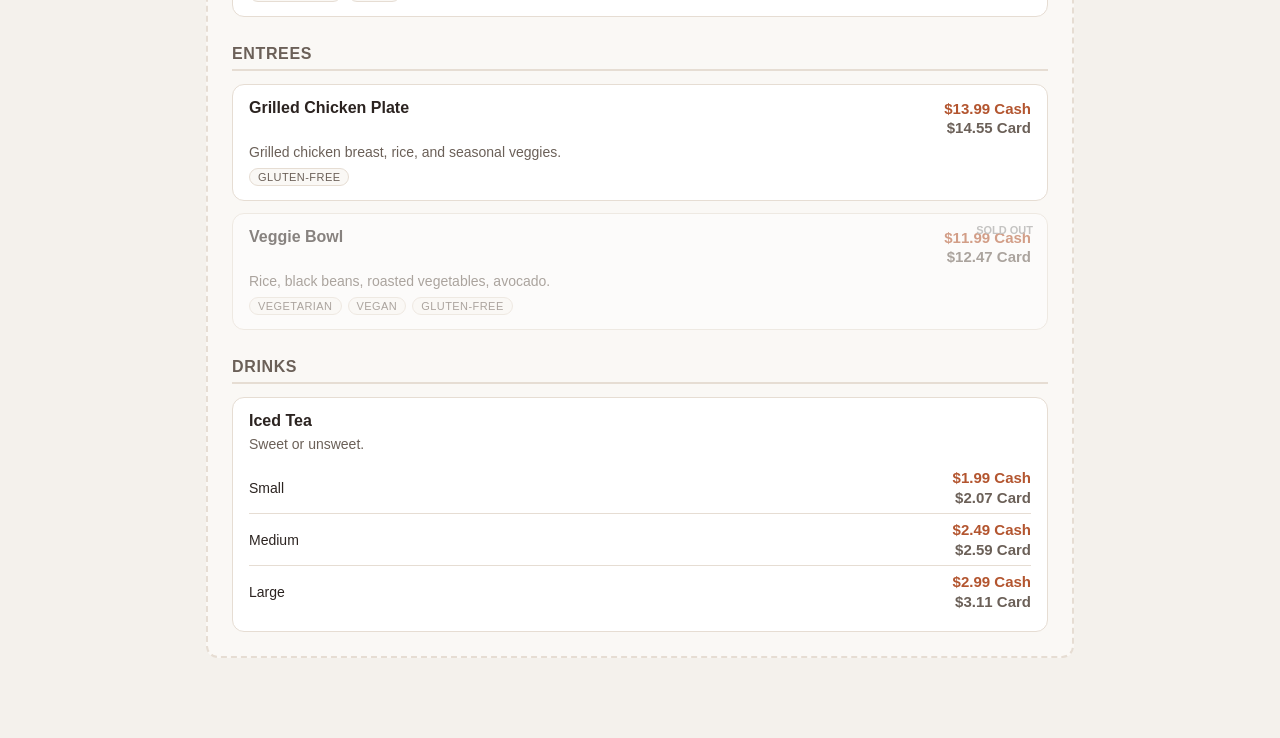
==== commit 54c7aabe: "Add files via upload" ====
--- a/editor.html
+++ b/editor.html
@@ -74,6 +74,16 @@
   <div id="status-banner" class="status-banner"></div>
 
   <div class="settings-panel">
+    <span class="settings-label">Restaurant Name:</span>
+    <input id="restaurant-name-input" type="text" style="flex: 1; min-width: 180px; padding: 8px 10px; border: 1px solid var(--border); border-radius: 8px; font-size: 14px;" />
+  </div>
+
+  <div class="settings-panel">
+    <span class="settings-label">Tagline (optional):</span>
+    <input id="restaurant-tagline-input" type="text" placeholder="e.g. Fresh food, made simple" style="flex: 1; min-width: 180px; padding: 8px 10px; border: 1px solid var(--border); border-radius: 8px; font-size: 14px;" />
+  </div>
+
+  <div class="settings-panel">
     <span class="settings-label">Card Surcharge:</span>
     <input id="surcharge-input" type="number" step="0.01" min="0" />
     <span>%</span>
@@ -133,6 +143,8 @@
   var statusBanner = document.getElementById("status-banner");
   var editorTitle = document.getElementById("editor-title");
   var surchargeInput = document.getElementById("surcharge-input");
+  var restaurantNameInput = document.getElementById("restaurant-name-input");
+  var restaurantTaglineInput = document.getElementById("restaurant-tagline-input");
   var logoInput = document.getElementById("logo-input");
   var logoPreviewImg = document.getElementById("logo-preview-img");
   var removeLogoBtn = document.getElementById("remove-logo-btn");
@@ -199,6 +211,8 @@
     }
     applyStateDefaults();
     surchargeInput.value = state.settings.cardSurchargePercent;
+    restaurantNameInput.value = state.restaurantName || "";
+    restaurantTaglineInput.value = state.tagline || "";
     renderBrandingUI();
     renderEditor();
     renderPreview();
@@ -206,6 +220,15 @@
   surchargeInput.addEventListener("input", function (e) {
     state.settings.cardSurchargePercent = parseFloat(e.target.value) || 0;
     renderEditor();
+    renderPreview();
+  });
+  restaurantNameInput.addEventListener("input", function (e) {
+    state.restaurantName = e.target.value;
+    renderEditor();
+    renderPreview();
+  });
+  restaurantTaglineInput.addEventListener("input", function (e) {
+    state.tagline = e.target.value;
     renderPreview();
   });
 
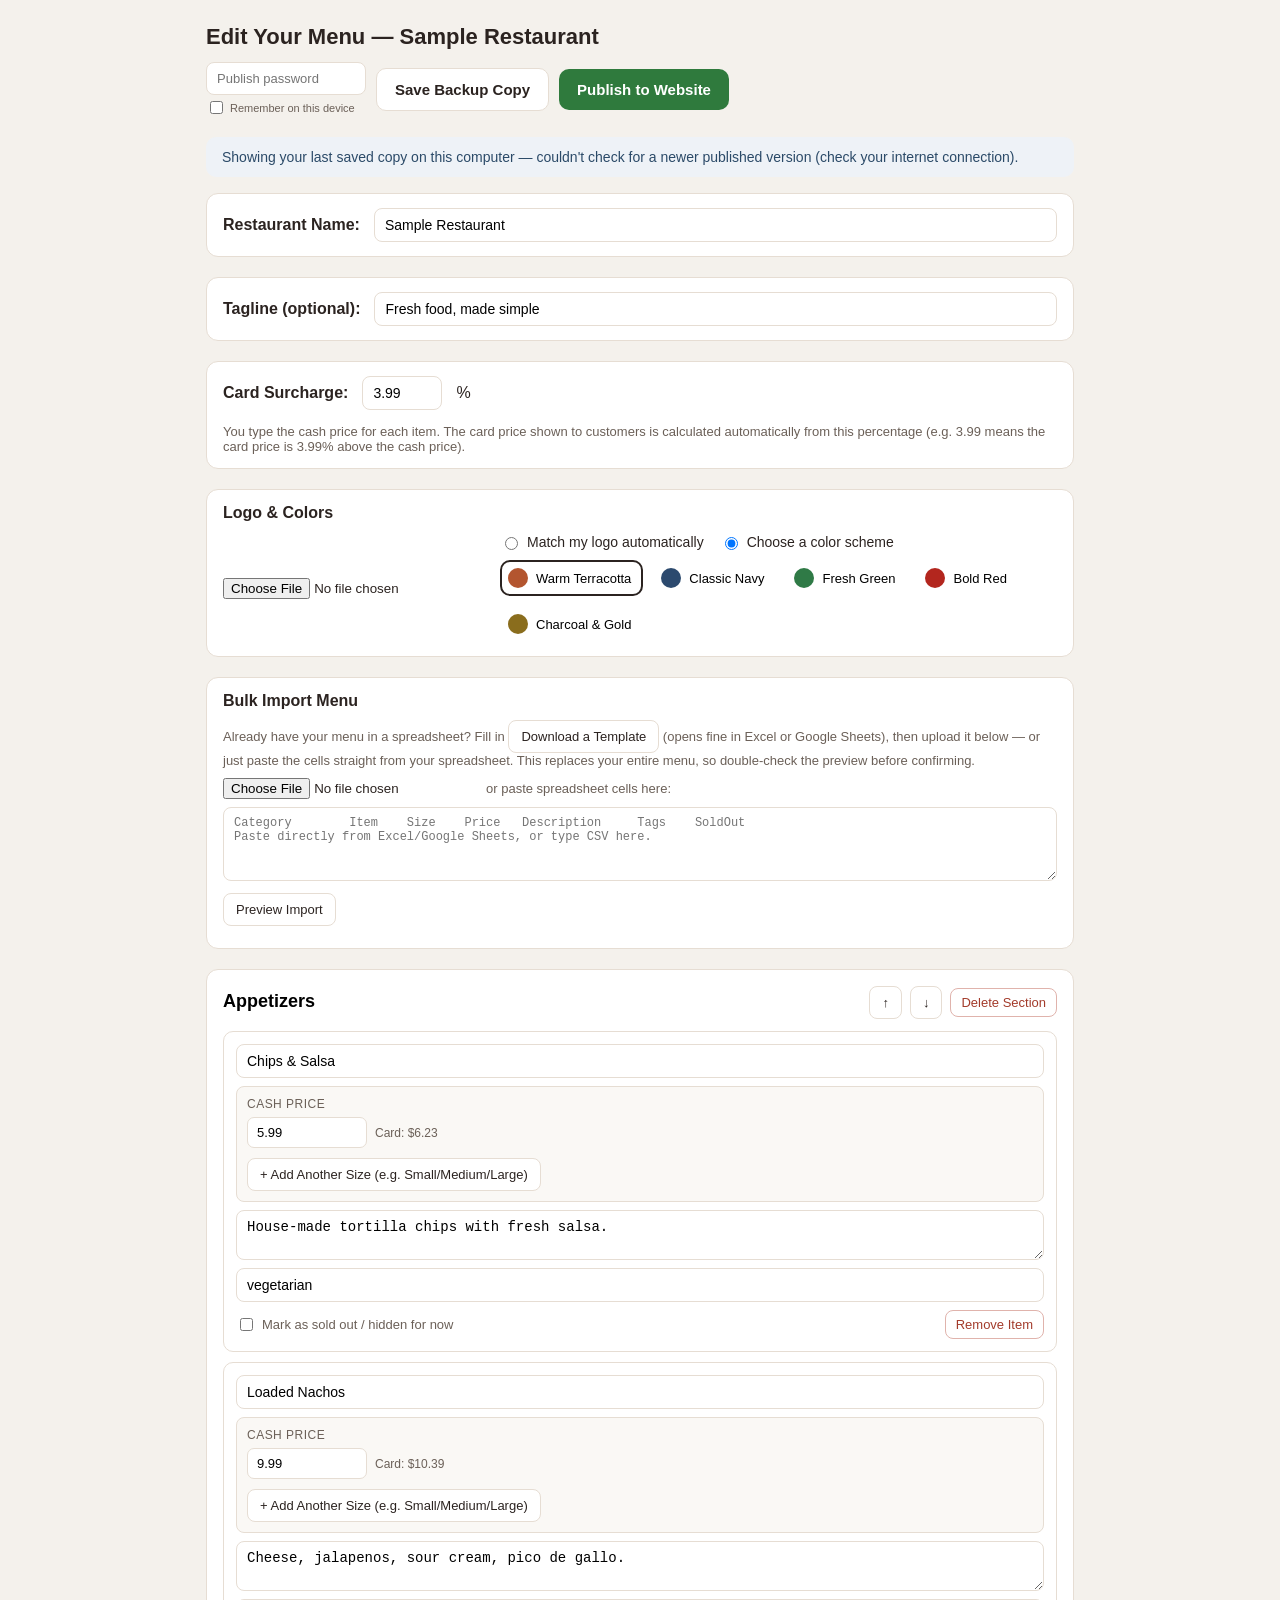
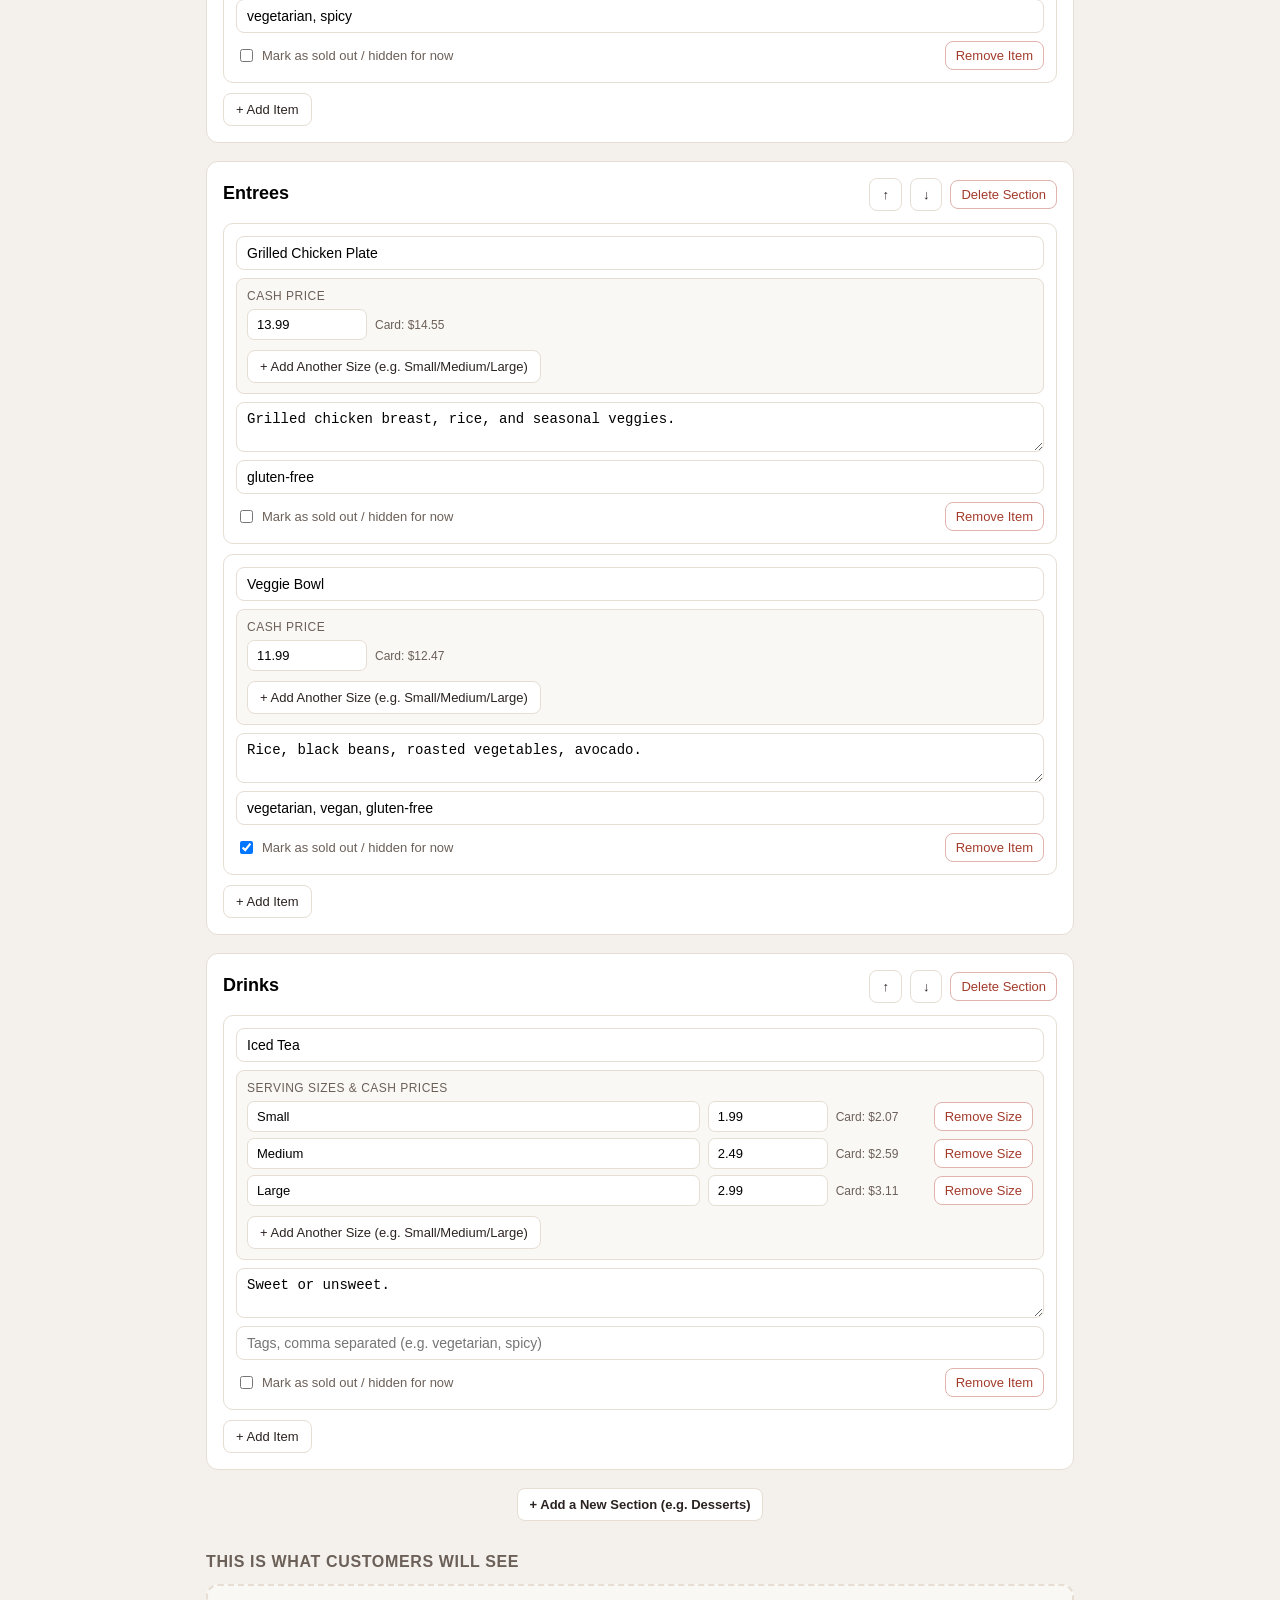
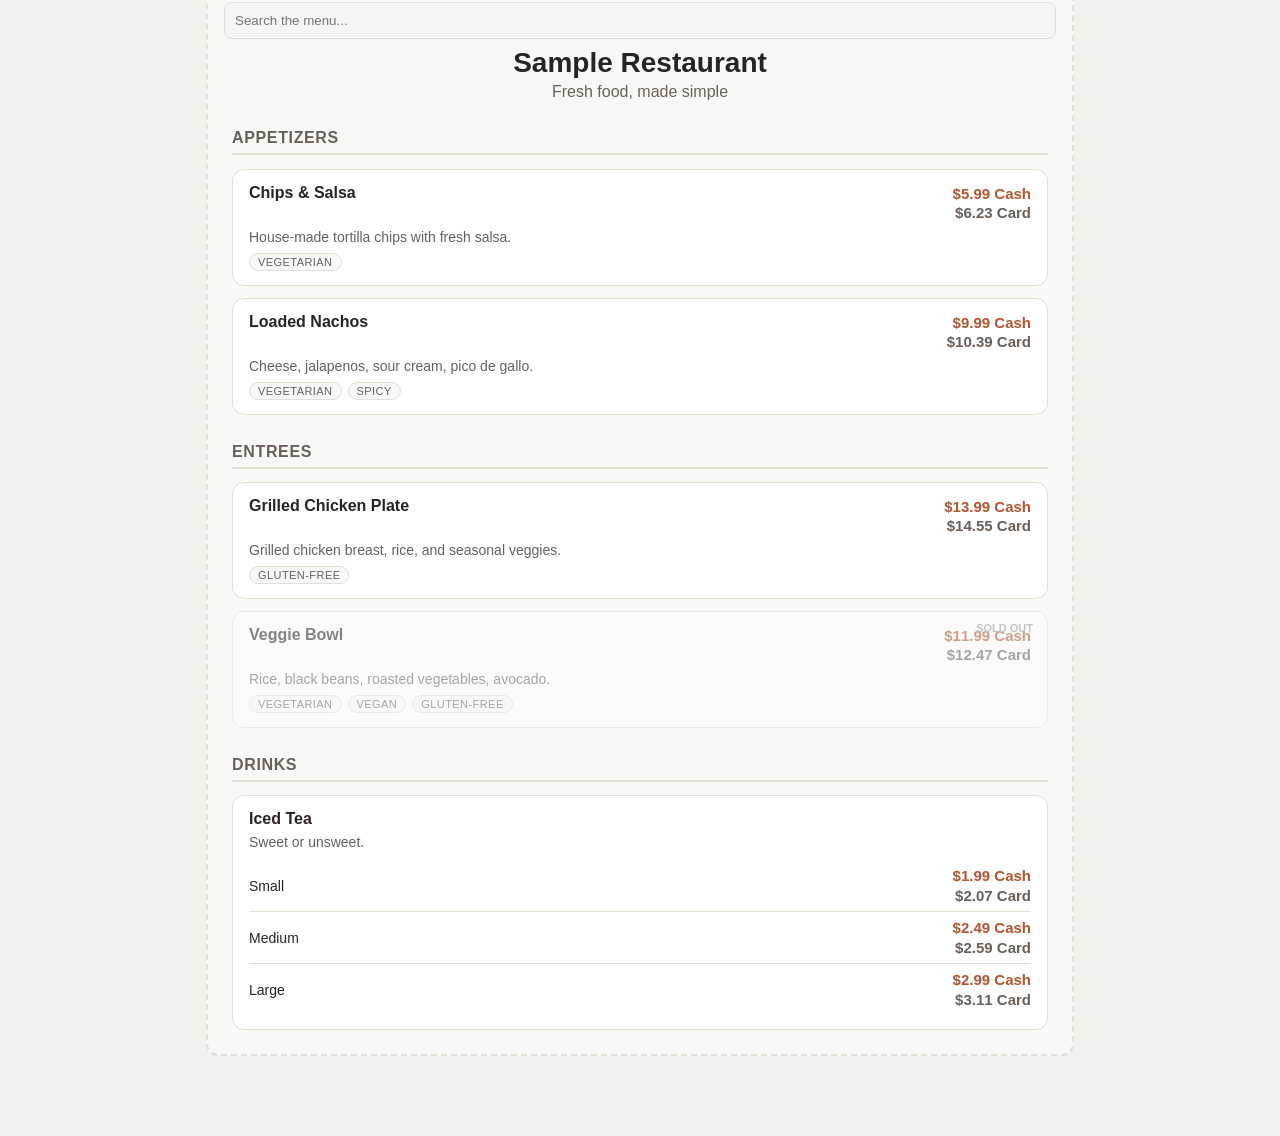
==== commit f59d8e85: "Add files via upload" ====
--- a/editor.html
+++ b/editor.html
@@ -59,13 +59,28 @@
   .preset-swatch.selected { border-color: var(--text); }
   .preset-swatch .swatch-dot { width: 20px; height: 20px; border-radius: 50%; display: inline-block; }
   .auto-hint { font-size: 13px; color: var(--muted); margin-top: 4px; }
+  .publish-password-wrap { display: flex; flex-direction: column; gap: 3px; }
+  .publish-password-wrap input[type=password] { padding: 8px 10px; border: 1px solid var(--border); border-radius: 8px; font-size: 13px; width: 160px; }
+  .publish-password-wrap label { font-size: 11px; color: var(--muted); display: flex; align-items: center; gap: 4px; }
+  .bulk-import-panel { display: block; }
+  .bulk-import-body { width: 100%; margin-top: 10px; }
+  .bulk-import-row { display: flex; align-items: center; gap: 10px; margin-bottom: 8px; flex-wrap: wrap; }
+  .bulk-import-panel textarea { width: 100%; padding: 8px 10px; border: 1px solid var(--border); border-radius: 8px; font-size: 12px; font-family: monospace; resize: vertical; margin-bottom: 8px; }
+  .bulk-import-preview { background: var(--bg); border: 1px solid var(--border); border-radius: 8px; padding: 12px; font-size: 14px; }
+  .bulk-import-preview table { border-collapse: collapse; width: 100%; margin: 10px 0; font-size: 13px; }
+  .bulk-import-preview th, .bulk-import-preview td { border: 1px solid var(--border); padding: 4px 8px; text-align: left; }
+  .bulk-import-error { color: #a33b2b; }
 </style>
 </head>
 <body>
 <div class="editor-wrap">
   <div class="editor-header">
     <h1 id="editor-title">Edit Your Menu</h1>
-    <div style="display:flex; gap:10px;">
+    <div style="display:flex; gap:10px; align-items:center; flex-wrap:wrap;">
+      <div class="publish-password-wrap">
+        <input id="publish-password-input" type="password" placeholder="Publish password" autocomplete="off" />
+        <label><input type="checkbox" id="remember-password-checkbox" /> Remember on this device</label>
+      </div>
       <button id="save-backup-btn" class="btn btn-save">Save Backup Copy</button>
       <button id="publish-btn" class="btn btn-publish">Publish to Website</button>
     </div>
@@ -111,6 +126,27 @@
     </div>
   </div>
 
+  <div class="settings-panel bulk-import-panel">
+    <span class="settings-label">Bulk Import Menu</span>
+    <div class="bulk-import-body">
+      <p class="settings-hint" style="margin: 0 0 10px;">
+        Already have your menu in a spreadsheet? Fill in
+        <button id="download-template-btn" class="btn-secondary" type="button">Download a Template</button>
+        (opens fine in Excel or Google Sheets), then upload it below — or just paste the cells straight from your
+        spreadsheet. This replaces your entire menu, so double-check the preview before confirming.
+      </p>
+      <div class="bulk-import-row">
+        <input id="bulk-import-file" type="file" accept=".csv,text/csv" />
+        <span class="settings-hint">or paste spreadsheet cells here:</span>
+      </div>
+      <textarea id="bulk-import-textarea" rows="4" placeholder="Category	Item	Size	Price	Description	Tags	SoldOut&#10;Paste directly from Excel/Google Sheets, or type CSV here."></textarea>
+      <div class="bulk-import-row">
+        <button id="bulk-import-preview-btn" class="btn-secondary" type="button">Preview Import</button>
+      </div>
+      <div id="bulk-import-preview" class="bulk-import-preview" style="display:none;"></div>
+    </div>
+  </div>
+
   <div id="categories-root"></div>
 
   <button id="add-category-btn" class="btn btn-secondary add-category-btn">+ Add a New Section (e.g. Desserts)</button>
@@ -177,20 +213,23 @@
   }
 
   // The editor's local menu-data.js only reflects the last time someone
-  // downloaded/copied a fresh file onto this USB drive — publishing
-  // never writes back to it. So on load, check GitHub for whatever was
-  // most recently published and use that instead, falling back to the
-  // local file if there's no config yet or the check fails (e.g. no
-  // internet).
+  // downloaded/copied a fresh file onto this USB drive (or the last time
+  // this page itself was loaded) — publishing never writes back to it.
+  // So on load, check GitHub for whatever was most recently published and
+  // use that instead, falling back to the local file if there's no config
+  // yet or the check fails (e.g. no internet). This is a plain
+  // unauthenticated read — the repo is public, so no token is needed just
+  // to look at it. Only publishing (writing) requires the password, and
+  // that goes through the publish proxy, never straight to GitHub.
   async function fetchLatestPublished() {
     var config = window.MENU_SITE_CONFIG;
-    if (window.__CONFIG_MISSING__ || !config || !config.token || !config.repoOwner || !config.repoName) {
+    if (window.__CONFIG_MISSING__ || !config || !config.repoOwner || !config.repoName) {
       return { data: null, checked: false };
     }
     try {
       var resp = await fetch(githubApiBase(config) + "?ref=" + (config.branch || "main"), {
         cache: "no-store",
-        headers: { Authorization: "Bearer " + config.token, Accept: "application/vnd.github+json" }
+        headers: { Accept: "application/vnd.github+json" }
       });
       if (!resp.ok) return { data: null, checked: true };
       var json = await resp.json();
@@ -599,13 +638,252 @@
     renderPreview();
   });
 
+  // ---- Bulk import -----------------------------------------------------
+  // Accepts a spreadsheet (CSV file, or cells pasted straight from Excel/
+  // Google Sheets — those use tabs between columns, which this handles
+  // the same as commas). Expected columns: Category, Item, Size, Price,
+  // Description, Tags, SoldOut. "Size" and rows sharing the same Category
+  // + Item are grouped into one item's multiple sizes; leave Size blank
+  // for items with just one price.
+
+  var TEMPLATE_CSV_ROWS = [
+    ["Category", "Item", "Size", "Price", "Description", "Tags", "SoldOut"],
+    ["Appetizers", "Chips & Salsa", "", "5.99", "House-made tortilla chips with fresh salsa.", "vegetarian", "no"],
+    ["Drinks", "Iced Tea", "Small", "1.99", "Sweet or unsweet.", "", "no"],
+    ["Drinks", "Iced Tea", "Medium", "2.49", "Sweet or unsweet.", "", "no"],
+    ["Drinks", "Iced Tea", "Large", "2.99", "Sweet or unsweet.", "", "no"]
+  ];
+
+  function csvField(value) {
+    var s = String(value == null ? "" : value);
+    if (/[",\n]/.test(s)) {
+      return '"' + s.replace(/"/g, '""') + '"';
+    }
+    return s;
+  }
+
+  function buildTemplateCsv() {
+    return TEMPLATE_CSV_ROWS.map(function (row) {
+      return row.map(csvField).join(",");
+    }).join("\r\n") + "\r\n";
+  }
+
+  function slugify(s) {
+    var slug = String(s || "").toLowerCase().replace(/[^a-z0-9]+/g, "-").replace(/(^-+|-+$)/g, "");
+    return slug || uid("x");
+  }
+
+  // Handles both comma-delimited CSV and tab-delimited paste-from-Excel,
+  // including quoted fields that may contain commas/newlines.
+  function parseDelimited(text, delimiter) {
+    var rows = [];
+    var row = [];
+    var field = "";
+    var inQuotes = false;
+    for (var i = 0; i < text.length; i++) {
+      var c = text[i];
+      if (inQuotes) {
+        if (c === '"') {
+          if (text[i + 1] === '"') { field += '"'; i++; }
+          else { inQuotes = false; }
+        } else {
+          field += c;
+        }
+      } else if (c === '"') {
+        inQuotes = true;
+      } else if (c === delimiter) {
+        row.push(field);
+        field = "";
+      } else if (c === "\r") {
+        // skip
+      } else if (c === "\n") {
+        row.push(field);
+        rows.push(row);
+        row = [];
+        field = "";
+      } else {
+        field += c;
+      }
+    }
+    if (field.length || row.length) {
+      row.push(field);
+      rows.push(row);
+    }
+    return rows.filter(function (r) { return r.some(function (cell) { return cell.trim() !== ""; }); });
+  }
+
+  function parseBulkImportText(text) {
+    var firstLine = text.split("\n")[0] || "";
+    var delimiter = firstLine.indexOf("\t") !== -1 ? "\t" : ",";
+    var rows = parseDelimited(text, delimiter);
+    if (!rows.length) return { error: "That didn't have any rows in it." };
+
+    var header = rows[0].map(function (h) { return h.trim().toLowerCase(); });
+    var idx = {
+      category: header.indexOf("category"),
+      item: header.indexOf("item"),
+      size: header.indexOf("size"),
+      price: header.indexOf("price"),
+      description: header.indexOf("description"),
+      tags: header.indexOf("tags"),
+      soldout: header.indexOf("soldout") !== -1 ? header.indexOf("soldout") : header.indexOf("sold out")
+    };
+    var missing = ["category", "item", "price"].filter(function (key) { return idx[key] === -1; });
+    if (missing.length) {
+      return { error: "Your file needs these column headers: Category, Item, Price. Missing: " + missing.join(", ") + "." };
+    }
+
+    var categoriesOrder = [];
+    var categoriesMap = {};
+    var itemCount = 0;
+
+    for (var r = 1; r < rows.length; r++) {
+      var row = rows[r];
+      var catName = (row[idx.category] || "").trim();
+      var itemName = (row[idx.item] || "").trim();
+      if (!catName || !itemName) continue;
+
+      var sizeLabel = idx.size !== -1 ? (row[idx.size] || "").trim() : "";
+      var price = (row[idx.price] || "0").trim().replace(/^\$/, "");
+      var description = idx.description !== -1 ? (row[idx.description] || "").trim() : "";
+      var tags = idx.tags !== -1
+        ? (row[idx.tags] || "").split(/[;,]/).map(function (t) { return t.trim(); }).filter(Boolean)
+        : [];
+      var soldOutRaw = idx.soldout !== -1 ? (row[idx.soldout] || "").trim().toLowerCase() : "";
+      var soldOut = soldOutRaw === "yes" || soldOutRaw === "true" || soldOutRaw === "1" || soldOutRaw === "sold out";
+
+      if (!categoriesMap[catName]) {
+        categoriesMap[catName] = { id: slugify(catName), name: catName, items: [], itemsByName: {} };
+        categoriesOrder.push(catName);
+      }
+      var cat = categoriesMap[catName];
+      var item = cat.itemsByName[itemName];
+      if (!item) {
+        item = { id: slugify(itemName) + "-" + uid("i"), name: itemName, description: description, tags: tags, available: !soldOut, sizes: [] };
+        cat.itemsByName[itemName] = item;
+        cat.items.push(item);
+        itemCount++;
+      }
+      item.sizes.push({ label: sizeLabel, cashPrice: price });
+    }
+
+    var categories = categoriesOrder.map(function (name) {
+      var cat = categoriesMap[name];
+      return { id: cat.id, name: cat.name, items: cat.items };
+    });
+
+    if (!categories.length) {
+      return { error: "No valid rows found. Make sure every item has a Category, Item name, and Price." };
+    }
+
+    return { categories: categories, categoryCount: categories.length, itemCount: itemCount };
+  }
+
+  var pendingImport = null;
+
+  document.getElementById("download-template-btn").addEventListener("click", function () {
+    var blob = new Blob([buildTemplateCsv()], { type: "text/csv" });
+    var url = URL.createObjectURL(blob);
+    var a = document.createElement("a");
+    a.href = url;
+    a.download = "menu-template.csv";
+    document.body.appendChild(a);
+    a.click();
+    document.body.removeChild(a);
+    URL.revokeObjectURL(url);
+  });
+
+  document.getElementById("bulk-import-file").addEventListener("change", function (e) {
+    var file = e.target.files && e.target.files[0];
+    if (!file) return;
+    var reader = new FileReader();
+    reader.onload = function (ev) {
+      document.getElementById("bulk-import-textarea").value = ev.target.result;
+    };
+    reader.readAsText(file);
+  });
+
+  document.getElementById("bulk-import-preview-btn").addEventListener("click", function () {
+    var text = document.getElementById("bulk-import-textarea").value;
+    var previewEl = document.getElementById("bulk-import-preview");
+    if (!text.trim()) {
+      previewEl.style.display = "block";
+      previewEl.innerHTML = "<p class='bulk-import-error'>Paste your menu above, or upload a file, first.</p>";
+      pendingImport = null;
+      return;
+    }
+
+    var result = parseBulkImportText(text);
+    previewEl.style.display = "block";
+
+    if (result.error) {
+      previewEl.innerHTML = "<p class='bulk-import-error'>" + result.error + "</p>";
+      pendingImport = null;
+      return;
+    }
+
+    pendingImport = result.categories;
+
+    var rowsHtml = result.categories.map(function (cat) {
+      return "<tr><td>" + cat.name + "</td><td>" + cat.items.length + " item(s)</td></tr>";
+    }).join("");
+
+    previewEl.innerHTML =
+      "<p>Found <strong>" + result.categoryCount + " section(s)</strong> and <strong>" + result.itemCount + " item(s)</strong>:</p>" +
+      "<table><tr><th>Section</th><th>Items</th></tr>" + rowsHtml + "</table>" +
+      "<p><strong>This will replace your entire current menu.</strong> Your restaurant name, tagline, colors, and card surcharge won't change.</p>" +
+      "<button id='bulk-import-confirm-btn' class='btn btn-publish' type='button' style='margin-right:10px;'>Replace Menu With This</button>" +
+      "<button id='bulk-import-cancel-btn' class='btn-secondary' type='button'>Cancel</button>";
+
+    document.getElementById("bulk-import-confirm-btn").addEventListener("click", function () {
+      if (!pendingImport) return;
+      if (!confirm("This replaces every section and item in your current menu. This can't be undone unless you have a backup. Continue?")) return;
+      state.categories = pendingImport;
+      pendingImport = null;
+      previewEl.style.display = "none";
+      previewEl.innerHTML = "";
+      document.getElementById("bulk-import-textarea").value = "";
+      document.getElementById("bulk-import-file").value = "";
+      renderEditor();
+      renderPreview();
+      showStatus("success", "Menu imported. Review it below, then click Publish to Website when you're ready.");
+    });
+
+    document.getElementById("bulk-import-cancel-btn").addEventListener("click", function () {
+      pendingImport = null;
+      previewEl.style.display = "none";
+      previewEl.innerHTML = "";
+    });
+  });
+
   function buildFileContents() {
     return "window.MENU_DATA = " + JSON.stringify(state, null, 2) + ";\n";
   }
 
-  function utf8ToBase64(str) {
-    return btoa(unescape(encodeURIComponent(str)));
-  }
+  // ---- Publish password -----------------------------------------------
+  // The real GitHub token never reaches this page — it lives only on the
+  // publish proxy server. This password is the only thing the editor
+  // sends, and it's never written into config.js or any published file;
+  // it only ever lives in the person's head, or (optionally) saved to
+  // this one browser via localStorage if they check "Remember."
+
+  var PASSWORD_STORAGE_KEY = "menuEditorPublishPassword";
+  var publishPasswordInput = document.getElementById("publish-password-input");
+  var rememberPasswordCheckbox = document.getElementById("remember-password-checkbox");
+
+  var savedPassword = localStorage.getItem(PASSWORD_STORAGE_KEY);
+  if (savedPassword) {
+    publishPasswordInput.value = savedPassword;
+    rememberPasswordCheckbox.checked = true;
+  }
+
+  rememberPasswordCheckbox.addEventListener("change", function () {
+    if (!rememberPasswordCheckbox.checked) {
+      localStorage.removeItem(PASSWORD_STORAGE_KEY);
+    } else if (publishPasswordInput.value) {
+      localStorage.setItem(PASSWORD_STORAGE_KEY, publishPasswordInput.value);
+    }
+  });
 
   document.getElementById("save-backup-btn").addEventListener("click", async function () {
     var contents = buildFileContents();
@@ -639,8 +917,14 @@
   document.getElementById("publish-btn").addEventListener("click", async function () {
     clearStatus();
     var config = window.MENU_SITE_CONFIG;
-    if (window.__CONFIG_MISSING__ || !config || !config.token) {
-      showStatus("error", "Publishing isn't set up on this computer yet. Ask Coastal POS to finish setup, or use \"Save Backup Copy\" for now.");
+    if (window.__CONFIG_MISSING__ || !config || !config.publishProxyUrl) {
+      showStatus("error", "Publishing isn't set up on this site yet. Ask Coastal POS to finish setup, or use \"Save Backup Copy\" for now.");
+      return;
+    }
+
+    var password = publishPasswordInput.value;
+    if (!password) {
+      showStatus("error", "Enter your publish password above first.");
       return;
     }
 
@@ -649,27 +933,26 @@
     publishBtn.textContent = "Publishing...";
     showStatus("info", "Publishing your menu, please wait...");
 
-    var apiBase = githubApiBase(config);
-    var branch = config.branch || "main";
-
     try {
-      var getResp = await fetch(apiBase + "?ref=" + branch, {
-        headers: { Authorization: "Bearer " + config.token, Accept: "application/vnd.github+json" }
+      var resp = await fetch(config.publishProxyUrl, {
+        method: "POST",
+        headers: { "Content-Type": "application/json" },
+        body: JSON.stringify({ password: password, content: buildFileContents() })
       });
-      if (!getResp.ok) throw new Error("lookup-failed");
-      var getJson = await getResp.json();
-
-      var putResp = await fetch(apiBase, {
-        method: "PUT",
-        headers: { Authorization: "Bearer " + config.token, Accept: "application/vnd.github+json" },
-        body: JSON.stringify({
-          message: "Update menu",
-          content: utf8ToBase64(buildFileContents()),
-          sha: getJson.sha,
-          branch: branch
-        })
-      });
-      if (!putResp.ok) throw new Error("publish-failed");
+      var result = null;
+      try { result = await resp.json(); } catch (e) {}
+
+      if (resp.status === 403) {
+        showStatus("error", "That publish password wasn't recognized. Double-check it and try again.");
+        return;
+      }
+      if (!resp.ok || !result || !result.ok) {
+        throw new Error("publish-failed");
+      }
+
+      if (rememberPasswordCheckbox.checked) {
+        localStorage.setItem(PASSWORD_STORAGE_KEY, password);
+      }
 
       var liveNote = config.siteUrl
         ? " View it at " + config.siteUrl + " (it may take about a minute to update)."
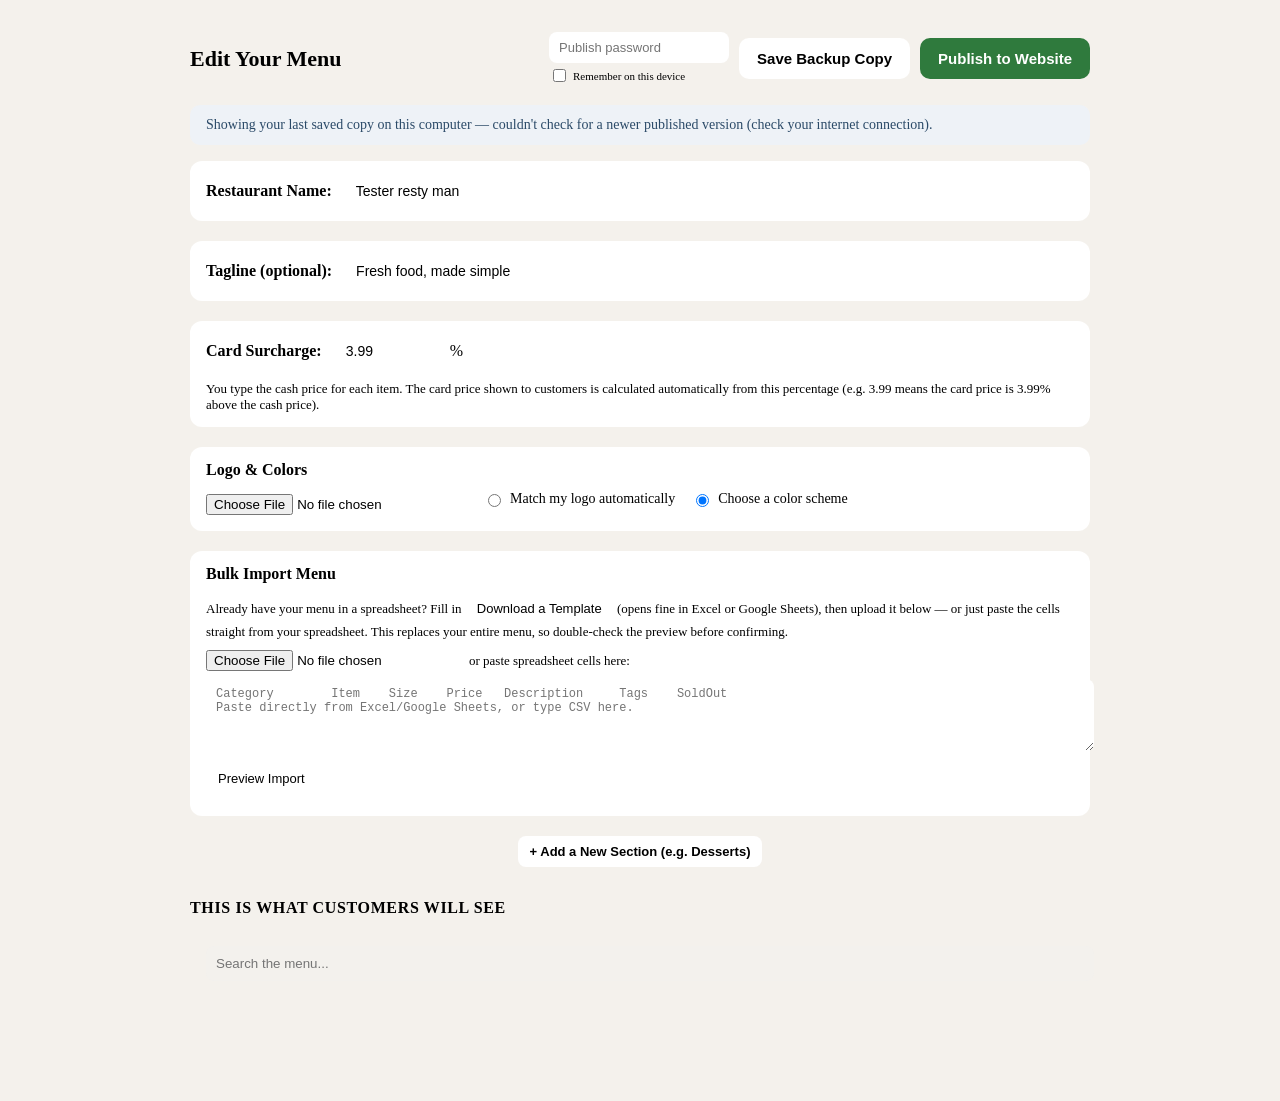
==== commit 70c6c1cf: "Add files via upload" ====
--- a/editor.html
+++ b/editor.html
@@ -4,7 +4,12 @@
 <meta charset="UTF-8" />
 <meta name="viewport" content="width=device-width, initial-scale=1.0" />
 <title>Edit Your Menu</title>
-<link rel="stylesheet" href="style.css" />
+<script>
+  // style.css and app.js live in ONE shared repo (menu-site-core), not
+  // copied into every customer's repo — see index.html for why.
+  var CORE_BASE = "https://coastalpos3157.github.io/menu-site-core/";
+  document.write('<link rel="stylesheet" href="' + CORE_BASE + 'style.css?v=' + Date.now() + '" />');
+</script>
 <style>
   body { background: #f4f1ec; }
   .editor-wrap { max-width: 900px; margin: 0 auto; padding: 24px 16px 80px; }
@@ -167,7 +172,9 @@
   // browser-cached copy from a previous visit.
   document.write('<script src="menu-data.js?v=' + Date.now() + '"><\/script>');
 </script>
-<script src="app.js"></script>
+<script>
+  document.write('<script src="' + CORE_BASE + 'app.js?v=' + Date.now() + '"><\/script>');
+</script>
 <script src="config.js" onerror="window.__CONFIG_MISSING__ = true"></script>
 <script>
 (function () {
